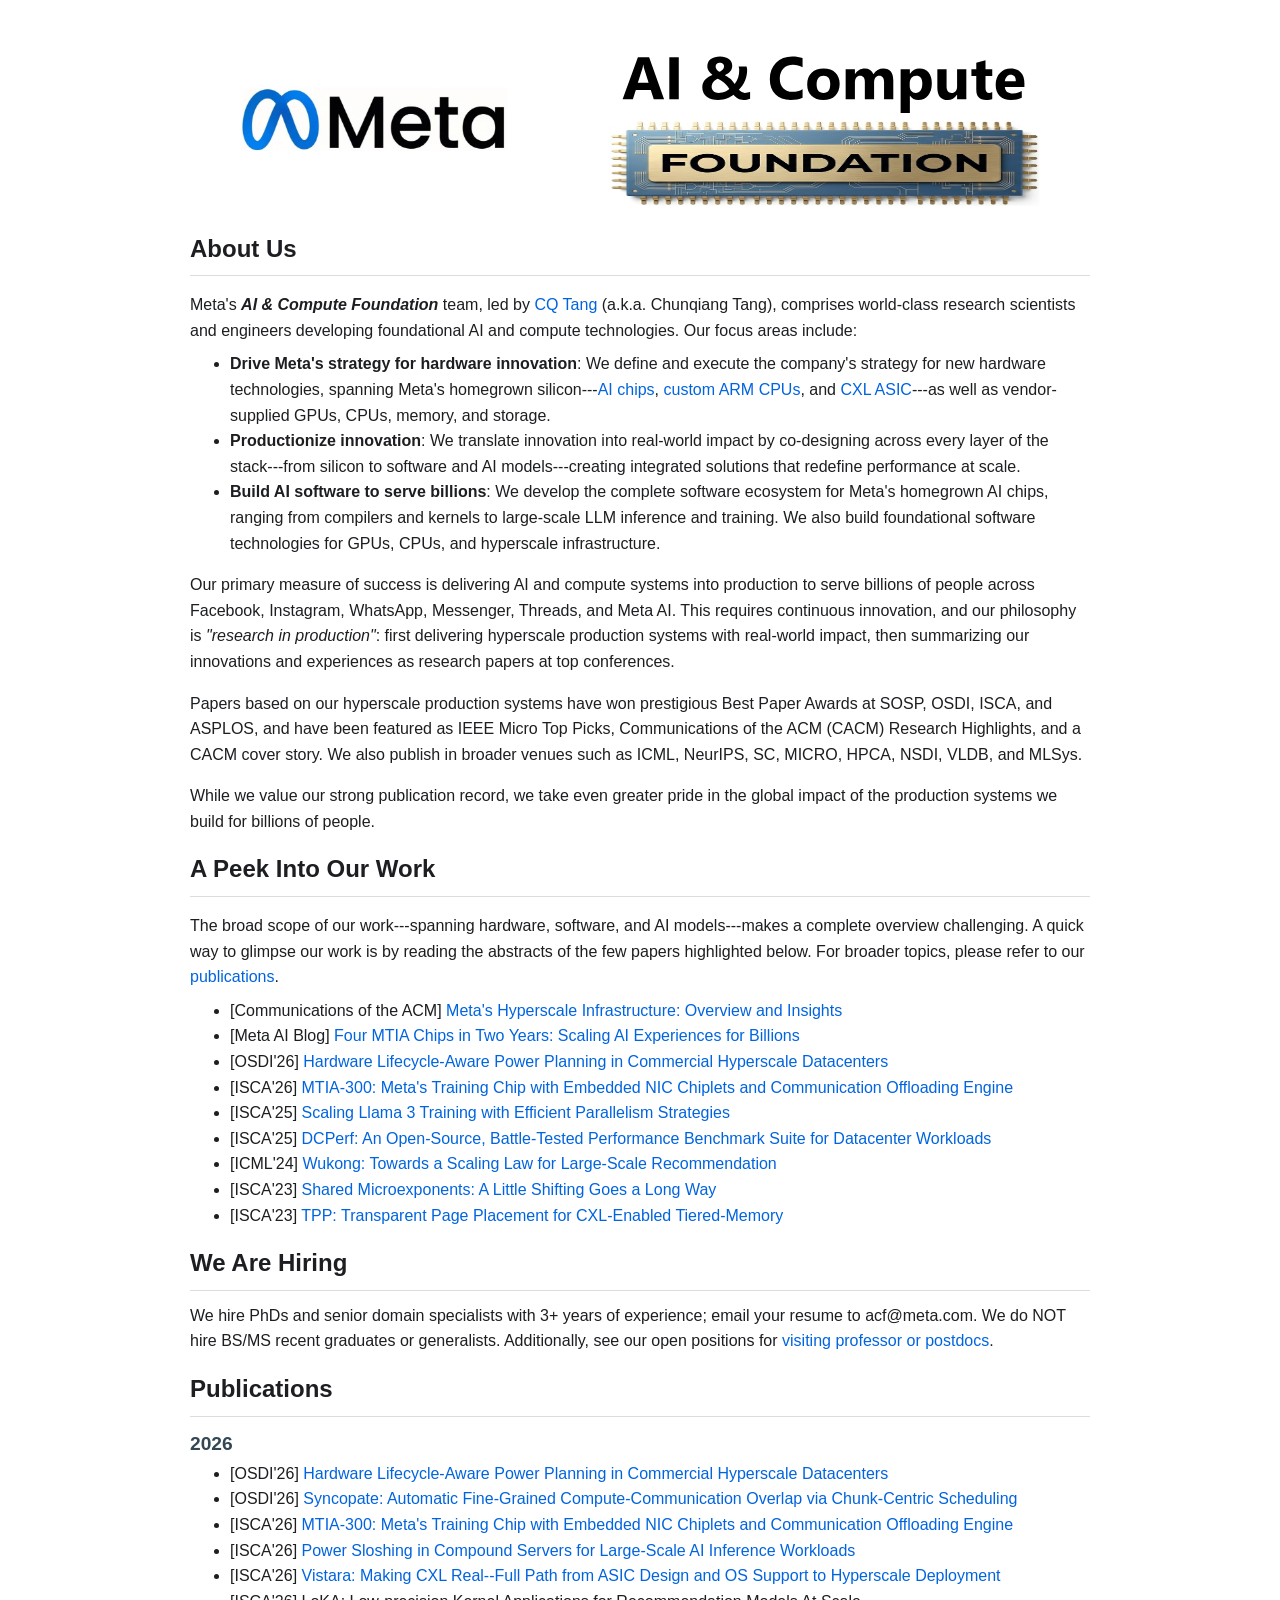
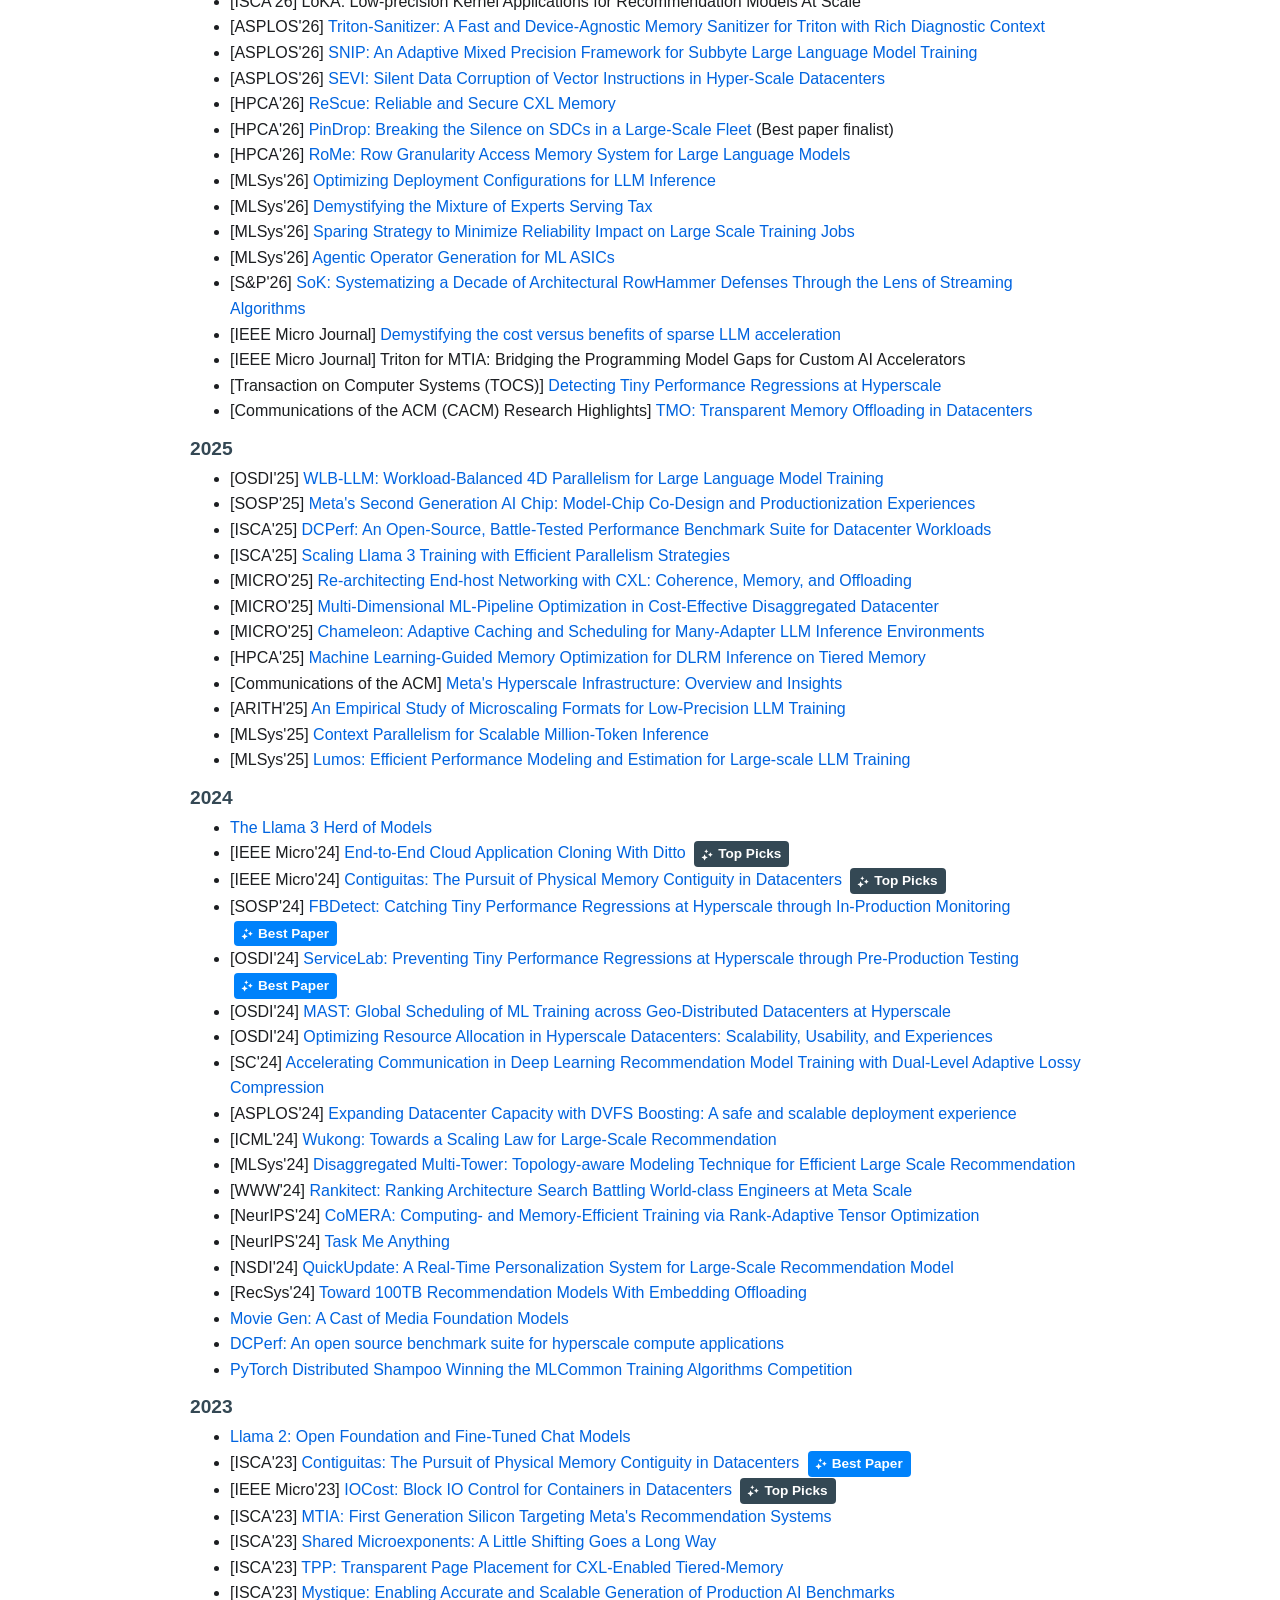
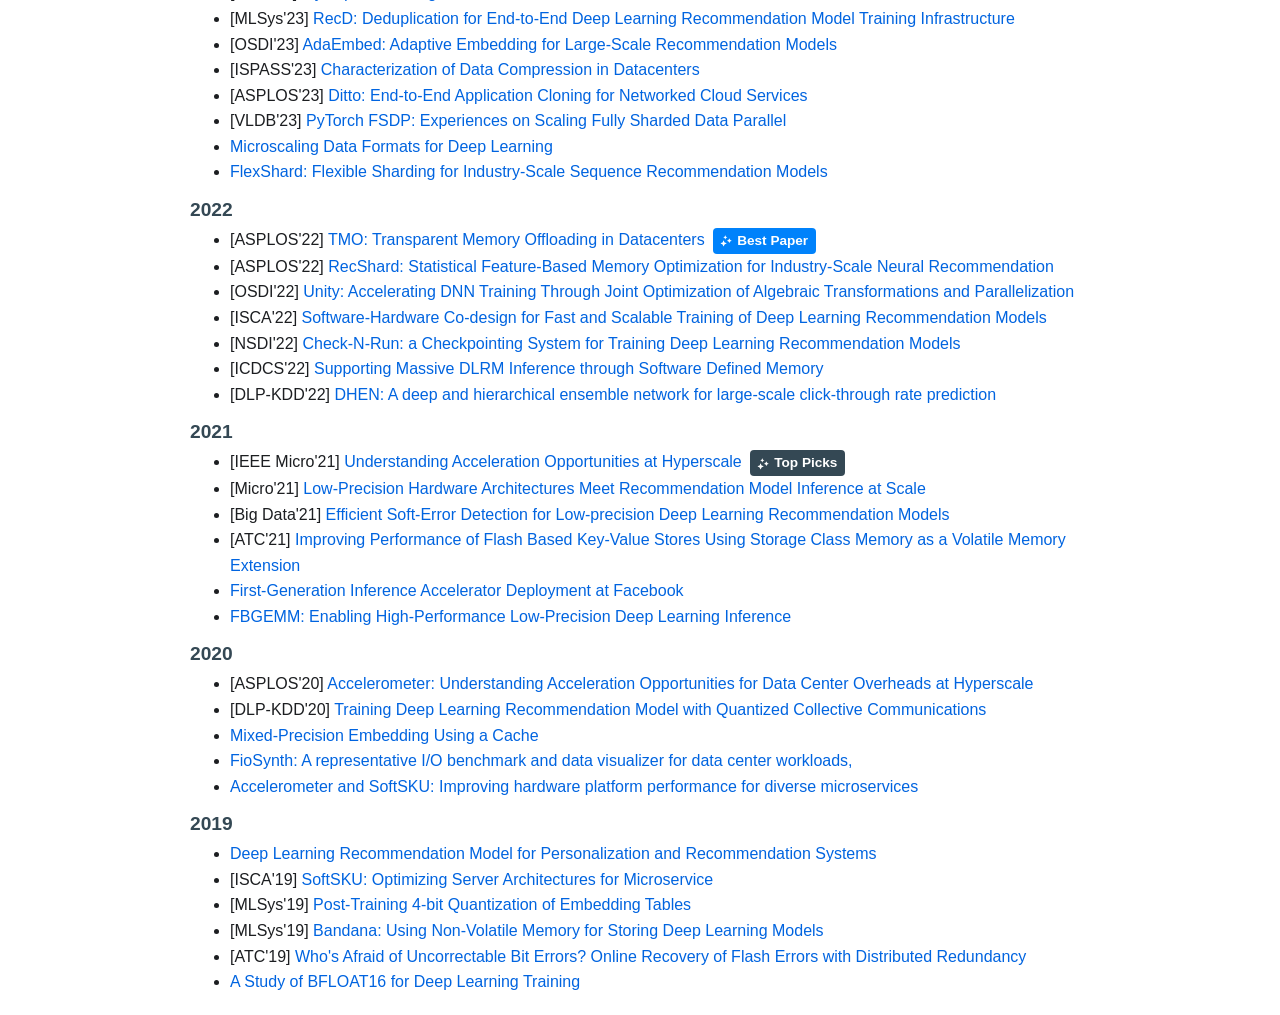
==== acf.html @ 9fded6d6 "CQ:" ====
<!DOCTYPE html>
<html>

<head>
<meta http-equiv=Content-Type content="text/html; charset=windows-1252">
<meta name="viewport" content="width=device-width, initial-scale=1.0">
<meta name=Generator content="Microsoft Word 15 (filtered)">
<link rel="stylesheet" href="styles.css">
<link href="https://fonts.cdnfonts.com/css/facebook-sans" rel="stylesheet">
</head>

<body>
    <center>
        <p><img width=800 src="images/Meta-ACF-Logo.svg"></p>
    </center>

    <!--

    <div class="banner">
        We are hiring PhD research interns for summer 2026 but are only targeting senior PhD students expected to graduate in 2026 or 2027, as one of the goals is to convert successful interns into full-time employees after graduation. 
    </div>
    -->

    <h2>About Us</h2>

    <p>Meta's <b><i>AI & Compute Foundation</i></b> team, led by 
    <a href="https://tangchq74.github.io/"><a href="https://sites.google.com/site/tangchq">CQ Tang</a> (a.k.a. Chunqiang Tang), comprises world-class research scientists and engineers developing foundational AI and compute technologies. Our focus areas include:
    </p>

<ul>
    <li> <b>Drive Meta's strategy for hardware innovation</b>:
        We define and execute the company's strategy for new hardware technologies, spanning Meta's homegrown silicon---<a href="https://ai.meta.com/blog/meta-mtia-scale-ai-chips-for-billions/">AI chips</a>, <a href="https://about.fb.com/news/2026/03/meta-partners-with-arm-to-develop-new-class-of-data-center-silicon/">custom ARM CPUs</a>, and <a href="papers/isca26/vistara_camera_ready.pdf">
            CXL ASIC</a>---as well as vendor-supplied GPUs, CPUs, memory, and storage.
    </li>

    <li><b>Productionize innovation</b>:
We translate innovation into real-world impact by co-designing across every layer of the stack---from silicon to software and AI models---creating integrated solutions that redefine performance at scale.
    </li>

    <li><b>Build AI software to serve billions</b>:
We develop the complete software ecosystem for Meta's homegrown AI chips, ranging from compilers and kernels to large-scale LLM inference and training. We also build foundational software technologies for GPUs, CPUs, and hyperscale infrastructure.
    </li>
</ul>

<p>Our primary measure of success is delivering AI and compute systems into production to serve billions of people across Facebook, Instagram, WhatsApp, Messenger, Threads, and Meta AI. This requires continuous innovation, and our philosophy is <i>"research in production"</i>: first delivering hyperscale production systems with real-world impact, then summarizing our innovations and experiences as research papers at top conferences. 

<p>Papers based on our hyperscale production systems have won prestigious Best Paper Awards at SOSP, OSDI, ISCA, and ASPLOS, and have been featured as IEEE Micro Top Picks, Communications of the ACM (CACM) Research Highlights, and a CACM cover story. We also publish in broader venues such as ICML, NeurIPS, SC, MICRO, HPCA, NSDI, VLDB, and MLSys. 

<p>While we value our strong publication record, we take even greater pride in the global impact of the production systems we build for billions of people.

<h2>A Peek Into Our Work</h2>

<p>The broad scope of our work---spanning hardware, software, and AI models---makes a complete overview challenging. A quick way to glimpse our work is by reading the abstracts of the few papers highlighted below. For broader topics, please refer to our <a href="#publications">publications</a>. 

<ul>
    <li>[Communications of the ACM] <a href="https://tangchq74.github.io/Meta-infra.pdf">Meta's Hyperscale Infrastructure: Overview and Insights</a>
    <li>[Meta AI Blog] <a href="https://ai.meta.com/blog/meta-mtia-scale-ai-chips-for-billions/">Four MTIA Chips in Two Years: Scaling AI Experiences for Billions</a>
    <li>[OSDI'26] <a href="https://jovans2.github.io/files/Li_OSDI_2026.pdf">Hardware Lifecycle-Aware Power Planning in Commercial Hyperscale Datacenters</a></li>
    <li>[ISCA'26] <a href="papers/MTIA300_ISCA2026.pdf">MTIA-300: Meta's Training Chip with Embedded NIC Chiplets and Communication Offloading Engine</a></li>

     <li>[ISCA'25] <a href="papers/Llama3-ISCA25.pdf">Scaling Llama 3 Training with Efficient Parallelism Strategies</a></li>

    <li>[ISCA'25] <a href="papers/DCPerf-ISCA25.pdf">DCPerf: An Open-Source, Battle-Tested Performance Benchmark Suite for Datacenter Workloads</a></li>

    <li>[ICML'24] <a href="https://arxiv.org/pdf/2403.02545">Wukong: Towards a Scaling Law for Large-Scale Recommendation</a></li>

        <li>[ISCA'23] <a href="https://arxiv.org/abs/2302.08007">Shared Microexponents: A Little Shifting Goes a Long Way</a></li>

        <li>[ISCA'23] <a href="https://arxiv.org/pdf/2206.02878">TPP: Transparent Page Placement for CXL-Enabled Tiered-Memory</a></li>

</ul>

<p>

<div id="hiring">
<h2>We Are Hiring</h2>
We hire PhDs and senior domain specialists with 3+ years of experience; email your resume to acf@meta.com. We do NOT hire BS/MS recent graduates or generalists. Additionally, see our open positions for <a href="https://academicjobsonline.org/ajo/jobs/31789">visiting professor or postdocs</a></li>.

</div>

<div id="publications">
<p> <h2>Publications</h2>
</div>

<h3 id="2026-papers">2026</h3>
<ul>
    <li>[OSDI'26] <a href="https://jovans2.github.io/files/Li_OSDI_2026.pdf">Hardware Lifecycle-Aware Power Planning in Commercial Hyperscale Datacenters</a></li>
    <li>[OSDI'26] <a href="https://arxiv.org/pdf/2601.20595">Syncopate: Automatic Fine-Grained Compute-Communication Overlap via Chunk-Centric Scheduling</a></li>
<li>[ISCA'26] <a href="papers/MTIA300_ISCA2026.pdf">MTIA-300: Meta's Training Chip with Embedded NIC Chiplets and Communication Offloading Engine</a></li>
<li>[ISCA'26] <a href="https://jovans2.github.io/files/power_sloshing_isca_camera_ready.pdf">Power Sloshing in Compound Servers for Large-Scale AI Inference Workloads</a></li>
<li> [ISCA'26] <a href="papers/isca26/vistara_camera_ready.pdf">Vistara: Making CXL Real--Full Path from ASIC Design and OS Support to Hyperscale Deployment</a></li>
<li>[ISCA'26] LoKA: Low-precision Kernel Applications for Recommendation Models At Scale</li>
<li>[ASPLOS'26] <a href="https://dl.acm.org/doi/pdf/10.1145/3779212.3790241">Triton-Sanitizer: A Fast and Device-Agnostic Memory Sanitizer for Triton with Rich Diagnostic Context</a></li>
<li>[ASPLOS'26] <a href="https://dl.acm.org/doi/pdf/10.1145/3779212.3790223">SNIP: An Adaptive Mixed Precision Framework for Subbyte Large Language Model Training</a></li>
<li> [ASPLOS'26] <a href="https://dl.acm.org/doi/10.1145/3779212.3790217">SEVI: Silent Data Corruption of Vector Instructions in Hyper-Scale Datacenters</a></li>
<li>[HPCA'26] <a href="https://ieeexplore.ieee.org/abstract/document/11408527">ReScue: Reliable and Secure CXL Memory</a></li>
<li> [HPCA'26] <a href="https://ieeexplore.ieee.org/abstract/document/11408620">PinDrop: Breaking the Silence on SDCs in a Large-Scale Fleet</a> (Best paper finalist)</li>
<li> [HPCA'26] <a href="https://ieeexplore.ieee.org/stamp/stamp.jsp?tp=&arnumber=11408542">RoMe: Row Granularity Access Memory System for Large Language Models</a></li>
<li>[MLSys'26] <a href="https://openreview.net/pdf?id=gEbKQeIdxB">Optimizing Deployment Configurations for LLM Inference</a></li>
<li>[MLSys'26] <a href="https://openreview.net/pdf?id=lELxqcgrsN">Demystifying the Mixture of Experts Serving Tax</a></li>
<li>[MLSys'26] <a href="https://openreview.net/pdf?id=18jPgte2tM">Sparing Strategy to Minimize Reliability Impact on Large Scale Training Jobs</a></li>
<li>[MLSys'26] <a href="https://openreview.net/pdf?id=O3Bx0nNGnW">Agentic Operator Generation for ML ASICs</a></li>
<li> [S&P'26] <a href="https://arxiv.org/pdf/2511.06192">SoK: Systematizing a Decade of Architectural RowHammer Defenses Through the Lens of Streaming Algorithms</a></li>
<li>[IEEE Micro Journal] <a href="https://ieeexplore.ieee.org/abstract/document/11410568">Demystifying the cost versus benefits of sparse LLM acceleration</a></li>
<li>[IEEE Micro Journal] Triton for MTIA: Bridging the Programming Model Gaps for Custom AI Accelerators</li>
<li>[Transaction on Computer Systems (TOCS)] <a href="https://dl.acm.org/doi/10.1145/3785504">Detecting Tiny Performance Regressions at Hyperscale</a></li>
<li>[Communications of the ACM (CACM) Research Highlights] <a href="https://cacm.acm.org/research-highlights/tmo-transparent-memory-offloading-in-datacenters/">TMO: Transparent Memory Offloading in Datacenters</a></li>
</ul>

<h3 id="2025-papers">2025</h3>
<ul>
    <li>[OSDI'25] <a href="https://www.usenix.org/system/files/osdi25-wang-zheng.pdf">WLB-LLM: Workload-Balanced 4D Parallelism for Large Language Model Training</a></li>
    <li>[SOSP'25] <a href="https://dl.acm.org/doi/pdf/10.1145/3731569.3764798>Mercury: Unlocking Multi-GPU Operator Optimization for LLMs via Remote Memory Scheduling</a></li>
    <li>[ISCA'25] <a href="papers/MTIA-ISCA25.pdf">Meta's Second Generation AI Chip: Model-Chip Co-Design and Productionization Experiences</a></li>
    <li>[ISCA'25] <a href="papers/DCPerf-ISCA25.pdf">DCPerf: An Open-Source, Battle-Tested Performance Benchmark Suite for Datacenter Workloads</a></li>
    <li>[ISCA'25] <a href="papers/Llama3-ISCA25.pdf">Scaling Llama 3 Training with Efficient Parallelism Strategies</a></li>
    <li>[MICRO'25] <a href="https://dl.acm.org/doi/10.1145/3725843.3756102">Re-architecting End-host Networking with CXL: Coherence, Memory, and Offloading</a></li>
    <li>[MICRO'25] <a href="https://dl.acm.org/doi/10.1145/3725843.3756088">Multi-Dimensional ML-Pipeline Optimization in Cost-Effective Disaggregated Datacenter</a></li>
    <li>[MICRO'25] <a href="https://dl.acm.org/doi/10.1145/3725843.3756083">Chameleon: Adaptive Caching and Scheduling for Many-Adapter LLM Inference Environments</a></li>
    <li>[HPCA'25] <a href="https://pasalabs.org/papers/2025/HPCA25_DLRM.pdf">Machine Learning-Guided Memory Optimization for DLRM Inference on Tiered Memory</a></li>
    <li>[Communications of the ACM] <a href="https://tangchq74.github.io/Meta-infra.pdf">Meta's Hyperscale Infrastructure: Overview and Insights</a>
        <li>[ARITH'25] <a href="papers/FP4.pdf">An Empirical Study of Microscaling Formats for Low-Precision LLM Training</a></li>
    <li>[MLSys'25] <a href="https://arxiv.org/abs/2411.01783">Context Parallelism for Scalable Million-Token Inference</a></li>
    <li>[MLSys'25] <a href="https://openreview.net/pdf?id=mwEOLauKI5">Lumos: Efficient Performance Modeling and Estimation for Large-scale LLM Training</a></li>
</ul>

<h3>2024</h3>
<ul>
    <li><a href="https://arxiv.org/pdf/2407.21783">The Llama 3 Herd of Models</a></li>

    <li>[IEEE Micro'24] <a href="papers/End-to-End_Cloud_Application_Cloning_With_Ditto.pdf"> End-to-End Cloud Application Cloning With Ditto</a> <span class="top-picks">Top Picks</span></li>

    <li>[IEEE Micro'24] <a href="https://tangchq74.github.io/Contiguitas-Top-Picks.pdf">Contiguitas: The Pursuit of Physical Memory Contiguity in Datacenters</a> <span class="top-picks">Top Picks</span></li>

    <li>[SOSP'24] <a href="https://dl.acm.org/doi/pdf/10.1145/3694715.3695977">FBDetect: Catching Tiny Performance Regressions at Hyperscale through In-Production Monitoring</a> <span class="award">Best Paper</span></li>

    <li>[OSDI'24] <a href="https://www.usenix.org/system/files/osdi24-chow.pdf">ServiceLab: Preventing Tiny Performance Regressions at Hyperscale through Pre-Production Testing</a> <span class="award">Best Paper</span></li>

    <li>[OSDI'24] <a href="https://www.usenix.org/system/files/osdi24-choudhury.pdf"> MAST: Global Scheduling of ML Training across Geo-Distributed Datacenters at Hyperscale</a></li>

    <li>[OSDI'24] <a href="https://www.usenix.org/system/files/osdi24-kumar.pdf">Optimizing Resource Allocation in Hyperscale Datacenters: Scalability, Usability, and Experiences</a>

    <li>[SC'24] <a href="https://arxiv.org/pdf/2407.04272">Accelerating Communication in Deep Learning Recommendation Model Training with Dual-Level Adaptive Lossy Compression</a></li>

    <li>[ASPLOS'24] <a href="https://dl.acm.org/doi/10.1145/3617232.3624853"> Expanding Datacenter Capacity with DVFS Boosting: A safe and scalable deployment experience</a></li>

    <li>[ICML'24] <a href="https://arxiv.org/pdf/2403.02545">Wukong: Towards a Scaling Law for Large-Scale Recommendation</a></li>

    <li>[MLSys'24] <a href="https://proceedings.mlsys.org/paper_files/paper/2024/file/78834433edc3291f4c6cbbd2759324db-Paper-Conference.pdf">Disaggregated Multi-Tower: Topology-aware Modeling Technique for Efficient Large Scale Recommendation</a></li>

    <li>[WWW'24] <a href="https://dl.acm.org/doi/abs/10.1145/3589335.3648304">Rankitect: Ranking Architecture Search Battling World-class Engineers at Meta Scale</a></li>

    <li>[NeurIPS'24] <a href="https://arxiv.org/pdf/2405.14377">CoMERA: Computing- and Memory-Efficient Training via Rank-Adaptive Tensor Optimization</a></li>

    <li>[NeurIPS'24] <a href="https://arxiv.org/abs/2406.11775">Task Me Anything</a></li>

    <li>[NSDI'24] <a href="https://www.usenix.org/system/files/nsdi24-matam.pdf"> QuickUpdate: A Real-Time Personalization System for Large-Scale Recommendation Model</a></li>

    <li>[RecSys'24] <a href="https://dl.acm.org/doi/10.1145/3640457.3688037">Toward 100TB Recommendation Models With Embedding Offloading</a></li>

    <li><a href="https://ai.meta.com/static-resource/movie-gen-research-paper"> Movie Gen: A Cast of Media Foundation Models</a></li>

    <li><a href="https://engineering.fb.com/2024/08/05/data-center-engineering/dcperf-open-source-benchmark-suite-for-hyperscale-compute-applications/"> DCPerf: An open source benchmark suite for hyperscale compute applications </a></li>

    <li><a href="https://www.linkedin.com/posts/hjmshi_announcing-the-results-of-the-inaugural-algoperf-activity-7224879495734870017-rVHn/">PyTorch Distributed Shampoo Winning the MLCommon Training Algorithms Competition</a></li>

</ul>

<h3>2023</h3>

<ul>
    <li><a href="https://ai.meta.com/research/publications/llama-2-open-foundation-and-fine-tuned-chat-models/">Llama 2: Open Foundation and Fine-Tuned Chat Models</a></li>

    <li>[ISCA'23] <a href="https://dl.acm.org/doi/pdf/10.1145/3579371.3589079"> Contiguitas: The Pursuit of Physical Memory Contiguity in Datacenters</a> <span class="award">Best Paper</span></li>

    <li>[IEEE Micro'23] <a href="https://tangchq74.github.io/IOCost_IEEE_TopPicks_23.pdf">IOCost: Block IO Control for Containers in Datacenters</a> <span class="top-picks">Top Picks</span></li>


    <li>[ISCA'23] <a href="http://firoozshahian.com/publications/3579371.3589348.pdf">MTIA: First Generation Silicon Targeting Meta's Recommendation Systems</a></li>

    <li>[ISCA'23] <a href="https://arxiv.org/abs/2302.08007">Shared Microexponents: A Little Shifting Goes a Long Way</a></li>

    <li>[ISCA'23] <a href="https://arxiv.org/pdf/2206.02878">TPP: Transparent Page Placement for CXL-Enabled Tiered-Memory</a></li>

    <li>[ISCA'23] <a href="https://dl.acm.org/doi/10.1145/3579371.3589072"> Mystique: Enabling Accurate and Scalable Generation of Production AI Benchmarks</a></li>

    <li>[MLSys'23] <a href="https://arxiv.org/abs/2211.05239">RecD: Deduplication for End-to-End Deep Learning Recommendation Model Training Infrastructure</a></li>

    <li>[OSDI'23] <a href="https://www.usenix.org/conference/osdi23/presentation/lai"> AdaEmbed: Adaptive Embedding for Large-Scale Recommendation Models</a></li>

    <li>[ISPASS'23] <a href="https://ieeexplore.ieee.org/document/10158161"> Characterization of Data Compression in Datacenters</a></li>

    <li>[ASPLOS'23] <a href="https://dl.acm.org/doi/10.1145/3575693.3575751"> Ditto: End-to-End Application Cloning for Networked Cloud Services</a> </li>

    <li>[VLDB'23] <a href="https://arxiv.org/pdf/2304.11277">PyTorch FSDP: Experiences on Scaling Fully Sharded Data Parallel</a></li>

    <li><a href="https://arxiv.org/pdf/2310.10537">Microscaling Data Formats for Deep Learning</a></li>

    <li><a href="https://arxiv.org/abs/2301.02959">FlexShard: Flexible Sharding for Industry-Scale Sequence Recommendation Models</a></li>
</ul>

<h3>2022</h3>
<ul>
    <li>[ASPLOS'22] <a href="https://tangchq74.github.io/TMO-ASPLOS22.pdf"> TMO: Transparent Memory Offloading in Datacenters</a> <span class="award">Best Paper</span></li>

    <li>[ASPLOS'22] <a href="https://arxiv.org/abs/2201.10095">RecShard: Statistical Feature-Based Memory Optimization for Industry-Scale Neural Recommendation</a></li>

    <li>[OSDI'22] <a href="https://www.usenix.org/system/files/osdi22-unger.pdf">Unity: Accelerating DNN Training Through Joint Optimization of Algebraic Transformations and Parallelization</a></li>

    <li>[ISCA'22] <a href="https://arxiv.org/pdf/2104.05158">Software-Hardware Co-design for Fast and Scalable Training of Deep Learning Recommendation Models</a></li>

    <li>[NSDI'22] <a href="https://www.usenix.org/system/files/nsdi22-paper-eisenman.pdf"> Check-N-Run: a Checkpointing System for Training Deep Learning Recommendation Models</a></li>

    <li>[ICDCS'22] <a href="https://ieeexplore.ieee.org/abstract/document/9912130"> Supporting Massive DLRM Inference through Software Defined Memory</a></li>

    <li>[DLP-KDD'22] <a href="https://arxiv.org/pdf/2203.11014">DHEN: A deep and hierarchical ensemble network for large-scale click-through rate prediction</a></li>


</ul>

<h3>2021</h3>
<ul>

    <li>[IEEE Micro'21] <a href="https://ieeexplore.ieee.org/stamp/stamp.jsp?tp=&amp;arnumber=9390361"> Understanding Acceleration Opportunities at Hyperscale</a> <span class="top-picks">Top Picks</span></li>

    <li>[Micro'21] <a href="https://ieeexplore.ieee.org/abstract/document/9435938">
Low-Precision Hardware Architectures Meet Recommendation
Model Inference at Scale</a></li>

    <li>[Big Data'21] <a href="https://arxiv.org/abs/2103.00130">Efficient
Soft-Error Detection for Low-precision Deep Learning Recommendation Models</a></li>

    <li>[ATC'21] <a href="https://www.usenix.org/conference/atc21/presentation/kassa">
Improving Performance of Flash Based Key-Value Stores
Using Storage Class Memory as a Volatile Memory Extension</a></li>

    <li><a href="https://arxiv.org/pdf/2107.04140.pdf">First-Generation Inference Accelerator Deployment at Facebook</a></li>

    <li><a href="https://arxiv.org/pdf/2101.05615">FBGEMM: Enabling High-Performance Low-Precision Deep Learning Inference</a></li>


</ul>

<h3>2020</h3>
<ul>
    <li>[ASPLOS'20] <a href="https://research.fb.com/publications/accelerometer-understanding-acceleration-opportunities-for-data-center-overheads-at-hyperscale/"> Accelerometer: Understanding Acceleration Opportunities for Data Center Overheads at Hyperscale</a></li>

    <li>[DLP-KDD'20] <a href="https://research.fb.com/wp-content/uploads/2020/08/Training-Deep-Learning-Recommendation-Model-with-Quantized-Collective-Communications-v2.pdf">Training Deep Learning Recommendation Model with Quantized Collective Communications</a></li>

    <li><a href="https://arxiv.org/abs/2010.11305">Mixed-Precision Embedding Using a Cache</a></li>

    <li><a href="https://engineering.fb.com/2020/11/18/open-source/fiosynth/">FioSynth: A representative I/O benchmark and data visualizer for data center workloads,</a></li>

    <li><a href="https://engineering.fb.com/2020/05/11/data-center-engineering/accelerometer-and-softsku/"> Accelerometer and SoftSKU: Improving hardware platform
performance for diverse microservices</a></li>

</ul>

<h3>2019</h3>
<ul>
    <li><a href="https://arxiv.org/pdf/1906.00091">Deep Learning Recommendation Model for Personalization and Recommendation Systems</a></li>
    <li>[ISCA'19] <a href="https://research.fb.com/wp-content/uploads/2019/05/SoftSKU-Optimizing-Server-Architectures-for-Microservice-Diversity-@Scale.pdf">SoftSKU: Optimizing Server Architectures for Microservice</a></li>

    <li>[MLSys'19] <a href="https://arxiv.org/abs/1911.02079">Post-Training 4-bit Quantization of Embedding Tables</a></li>

    <li>[MLSys'19] <a href="https://proceedings.mlsys.org/paper_files/paper/2019/file/d59a1dc497cf2773637256f50f492723-Paper.pdf"> Bandana: Using Non-Volatile Memory for Storing Deep Learning Models</a></li>

    <li>[ATC'19] <a href="https://research.fb.com/publications/whos-afraid-of-uncorrectable-bit-errors-online-recovery-of-flash-errors-with-distributed-redundancy/"> Who's Afraid of Uncorrectable Bit Errors? Online Recovery of Flash Errors with Distributed Redundancy</a></li>

    <li><a href="https://arxiv.org/abs/1905.12322">A Study of BFLOAT16 for Deep Learning Training</a></li>

</ul>

</body>

</html>
---- styles.css ----
/* Base styles for AI & Systems Co-Design Team website */

/* Meta color palette */
:root {
    --meta-light-blue: #0082fb;
    --meta-blue: #0064e0;
    --meta-black: #000000;
    --meta-gray: #1c1e21;
    --meta-darkslategray: #1c2b33;
    --meta-darkslategray-light: #344854;
}

/* Typography and base styles */
body {
    font-family: -apple-system, BlinkMacSystemFont, "Segoe UI", Roboto, Helvetica, Arial, sans-serif;
    line-height: 1.6;
    max-width: 900px;
    margin: 0 auto;
    padding: 40px 20px 20px 20px;
    color: var(--meta-gray);
}

/* Links */
a {
    text-decoration: none;
    color: var(--meta-blue);
}

a:hover {
    text-decoration: underline;
    color: var(--meta-light-blue);
}

/* Headings */
h1 {
    color: var(--meta-gray);
    font-size: 1.8em;
    margin-top: 0em;
    margin-bottom: 0.5em;
    padding-bottom: 0.3em;
    border-bottom: 2px solid var(--meta-light-blue);
}

h2 {
    color: var(--meta-gray);
    font-size: 1.5em;
    margin-top: 0em;
    margin-bottom: 0.5em;
    padding-bottom: 0.3em;
    border-bottom: 1px solid #ddd;
}

h3 {
    color: var(--meta-darkslategray-light);
    font-size: 1.2em;
    margin-top: 0.5em;
    margin-bottom: 0.5em;
}

h4 {
    color: var(--meta-darkslategray-light);
    font-size: 1.1em;
    margin-top: 0em;
    margin-bottom: 0.5em;
}

/* Lists */
ul, ol {
    margin-top: 0;
    padding-top: 0;
    margin-bottom: 0;
}

/* Lists following headings - tighter spacing */
h2 + ul,
h3 + ul,
h2 + p + ul,
h3 + p + ul {
    margin-top: -0.5em;
}

/* Images */
img {
    max-width: 100%;
    height: auto;
}

/* Paragraphs */
p {
    margin-bottom: 1em;
}

/* Logo header */
.logo-header {
    display: inline-flex;
    align-items: center;
    gap: 12px;
}

.logo-header img {
    display: block;
    height: 2em;
}

.logo-header span {
    font-family: "Facebook Sans", sans-serif;
    font-size: 2em;
    color: var(--meta-gray);
    line-height: 45px;
}

/* Announcement banner */
.banner {
    background: var(--meta-darkslategray-light);
    color: #fff;
    padding: 20px 25px 20px 90px;
    border-radius: 12px;
    margin: 20px 0;
    border-left: 8px solid var(--meta-light-blue);
    font-size: 1.2em;
    position: relative;
}

.banner::before {
    content: "";
    position: absolute;
    left: 20px;
    top: 20px;
    width: 55px;
    height: 55px;
    background-image: url("data:image/svg+xml,%3Csvg xmlns='http://www.w3.org/2000/svg' viewBox='0 0 24 24' fill='white'%3E%3Cpath d='M18 11v2h4v-2h-4zm-2 6.61c.96.71 2.21 1.65 3.2 2.39.4-.53.8-1.07 1.2-1.6-.99-.74-2.24-1.68-3.2-2.4-.4.54-.8 1.08-1.2 1.61zM20.4 5.6c-.4-.53-.8-1.07-1.2-1.6-.99.74-2.24 1.68-3.2 2.4.4.53.8 1.07 1.2 1.6.96-.72 2.21-1.65 3.2-2.4zM4 9c-1.1 0-2 .9-2 2v2c0 1.1.9 2 2 2h1v4h2v-4h1l5 3V6L8 9H4zm11.5 3c0-1.33-.58-2.53-1.5-3.35v6.69c.92-.81 1.5-2.01 1.5-3.34z'/%3E%3C/svg%3E");
    background-size: contain;
    background-repeat: no-repeat;
}

.banner a {
    color: #9ed0ff;
}

.banner a:hover {
    color: #c8e4ff;
}

/* Award badges */
.award, .top-picks {
    display: inline-block;
    color: #fff;
    padding: 2px 8px 2px 6px;
    border-radius: 4px;
    font-size: 0.85em;
    font-weight: bold;
    margin-left: 4px;
}

.award {
    background: var(--meta-light-blue);
}

.top-picks {
    background: var(--meta-darkslategray-light);
}

.award::before, .top-picks::before {
    content: "";
    display: inline-block;
    width: 14px;
    height: 14px;
    margin-right: 4px;
    vertical-align: middle;
    background-image: url("images/stars-4.svg");
    background-size: contain;
    background-repeat: no-repeat;
}

/* Section spacing */
section, .section {
    margin-bottom: 3em;
}

/* ===================
   Responsive Design
   =================== */

/* Tablet (768px and below) */
@media screen and (max-width: 768px) {
    body {
        padding: 15px;
    }

    h1 {
        font-size: 1.5em;
    }

    h2 {
        font-size: 1.3em;
    }

    .banner {
        padding: 15px 20px 15px 70px;
        font-size: 1.2em;
    }

    .banner::before {
        width: 40px;
        height: 40px;
        left: 15px;
    }
}

/* Mobile (480px and below) */
@media screen and (max-width: 480px) {
    body {
        padding: 12px;
        font-size: 14px;
    }

    h1 {
        font-size: 1.3em;
        margin-top: 0.5em;
    }

    h2 {
        font-size: 1.2em;
        margin-top: 0;
        padding-top: 0;
    }

    h3 {
        font-size: 1.1em;
    }

    .banner {
        padding: 50px 15px 15px 15px;
        font-size: 1em;
        text-align: left;
    }

    .banner::before {
        width: 30px;
        height: 30px;
        left: 50%;
        top: 15px;
        transform: translateX(-50%);
    }

    /* Stack badges on new line on mobile */
    .award, .top-picks {
        display: inline-block;
        margin-top: 4px;
        margin-left: 0;
    }

    ul {
        padding-left: 20px;
    }

    li {
        margin-bottom: 0.5em;
    }
}
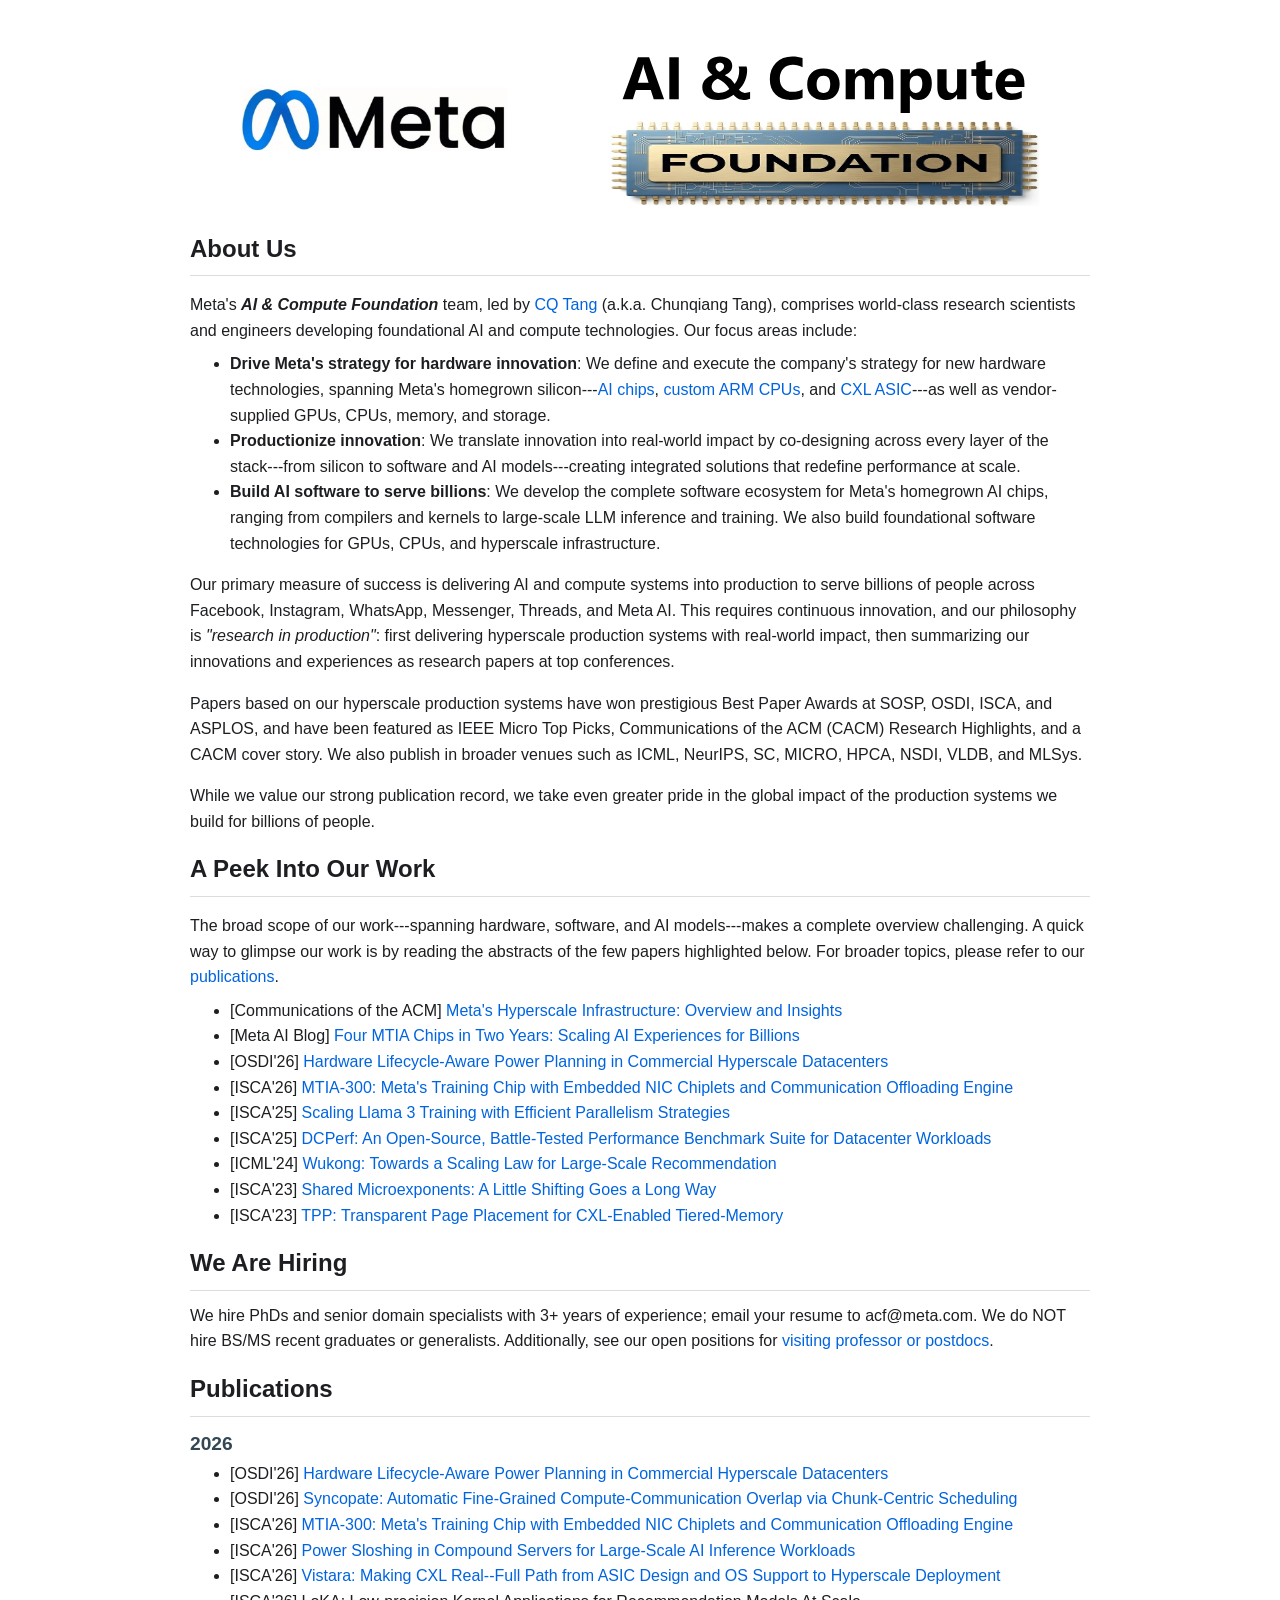
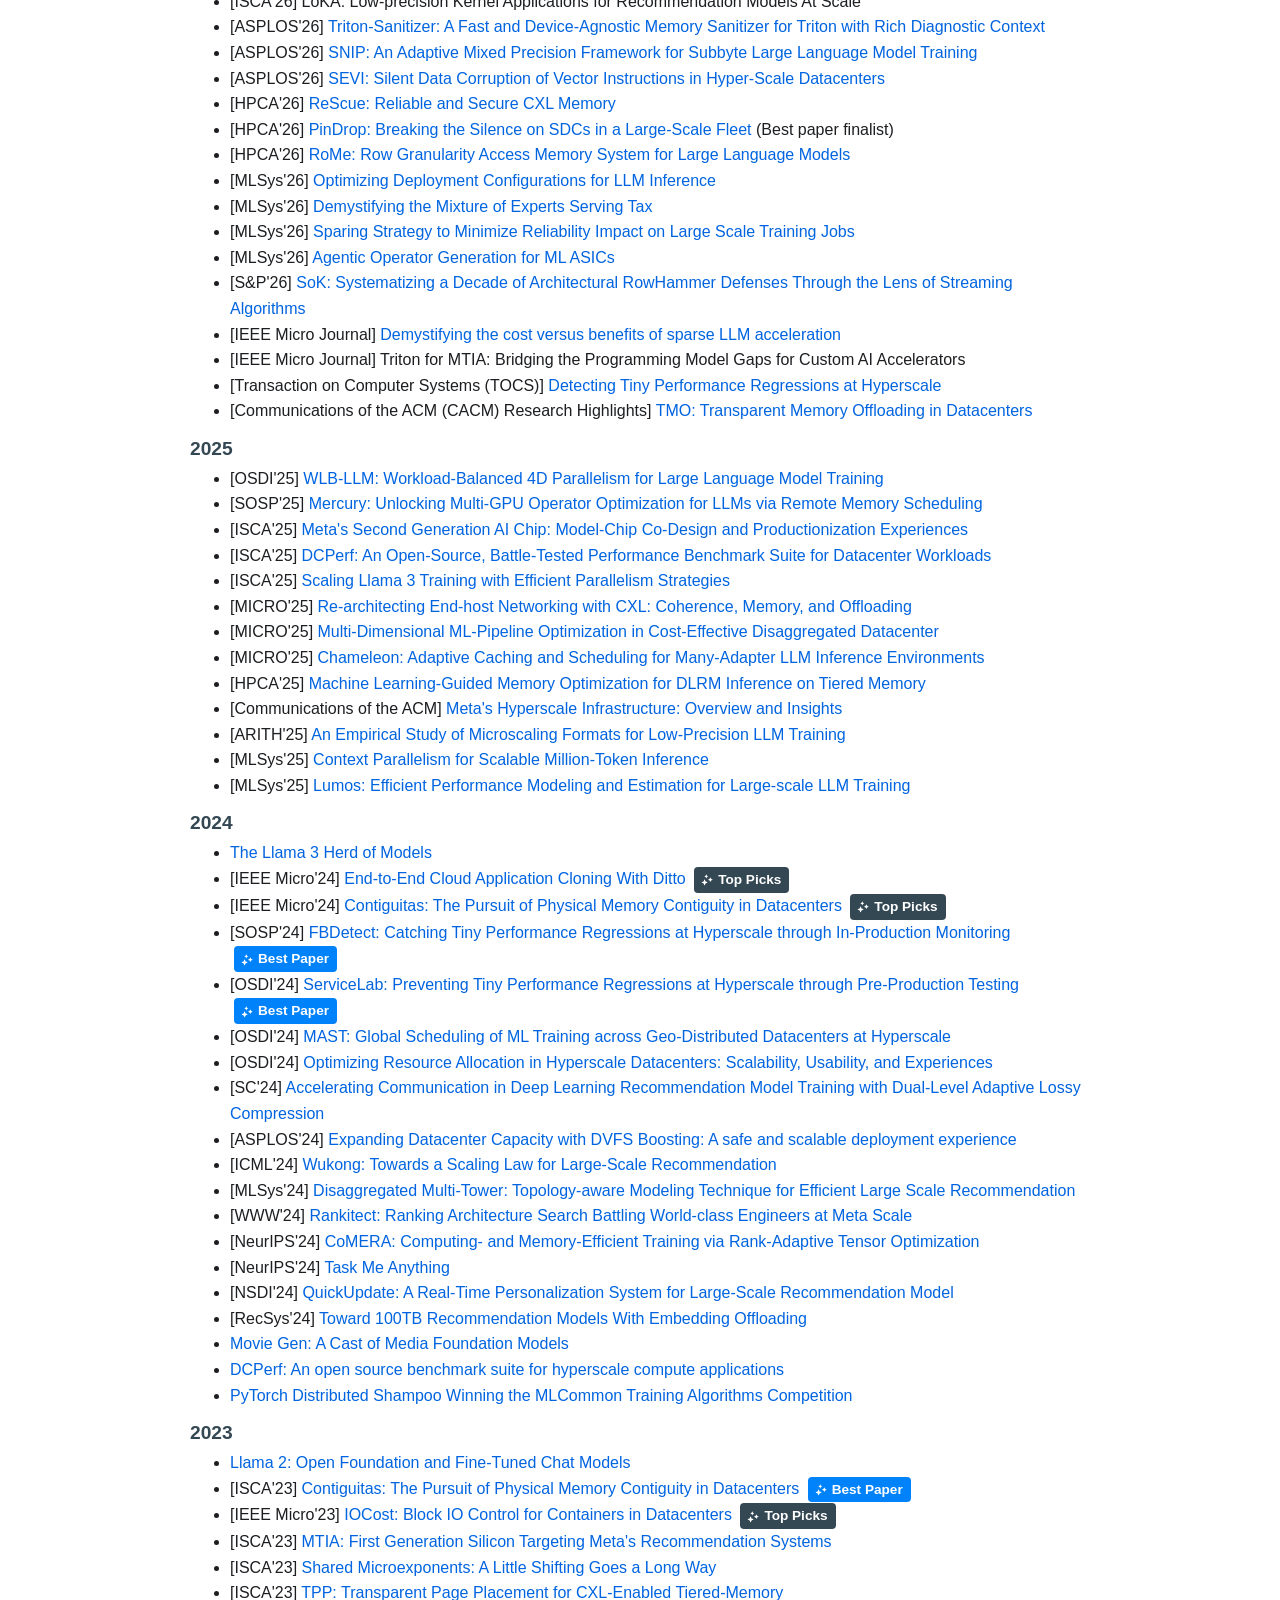
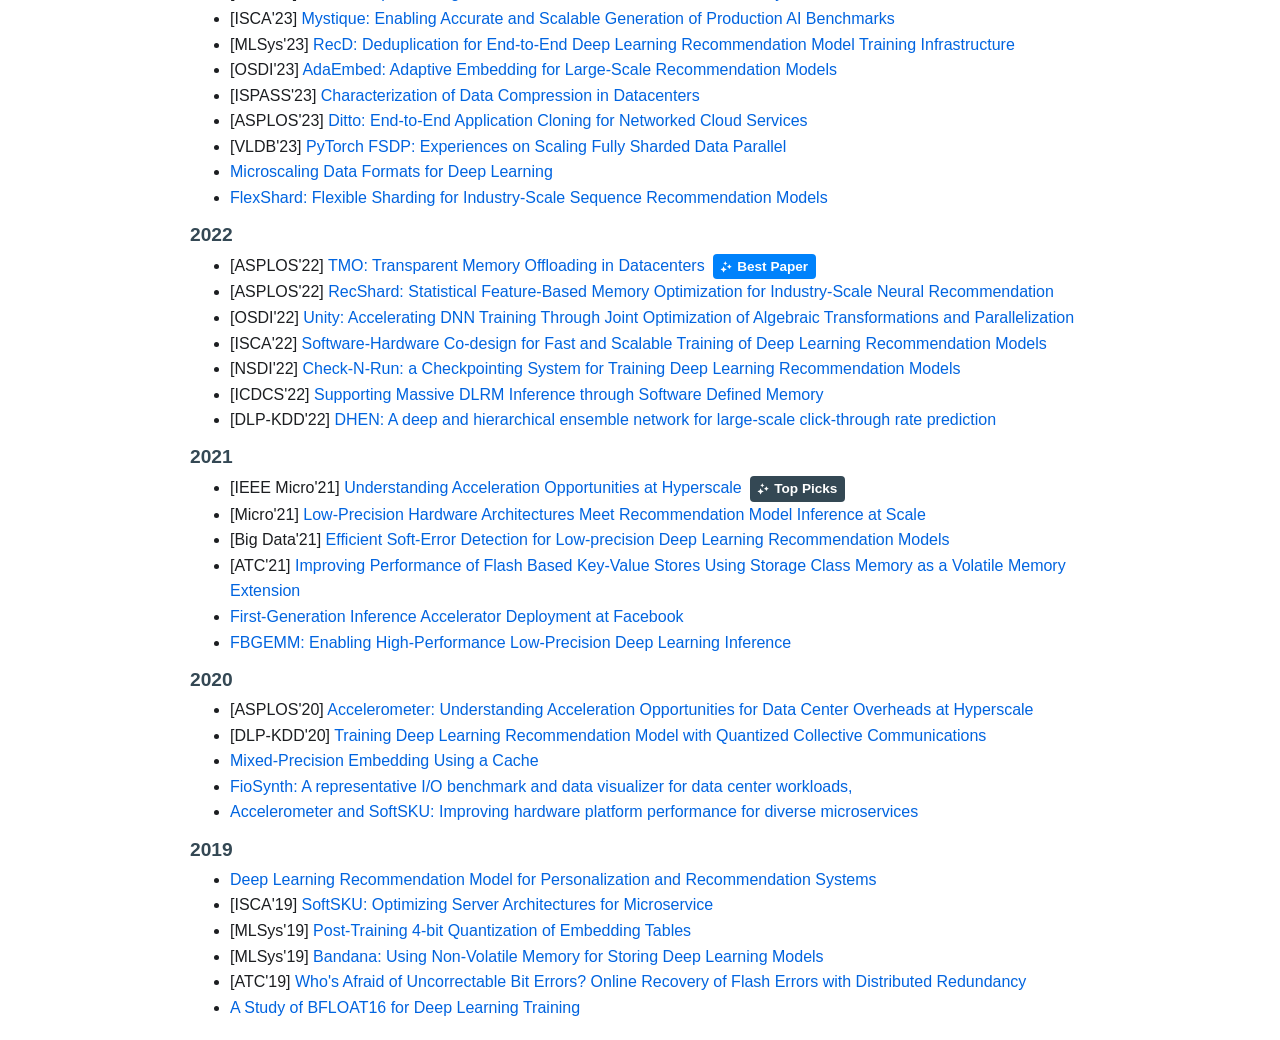
==== commit 7dadf77b: "CQ:" ====
--- a/acf.html
+++ b/acf.html
@@ -110,7 +110,7 @@
 <h3 id="2025-papers">2025</h3>
 <ul>
     <li>[OSDI'25] <a href="https://www.usenix.org/system/files/osdi25-wang-zheng.pdf">WLB-LLM: Workload-Balanced 4D Parallelism for Large Language Model Training</a></li>
-    <li>[SOSP'25] <a href="https://dl.acm.org/doi/pdf/10.1145/3731569.3764798>Mercury: Unlocking Multi-GPU Operator Optimization for LLMs via Remote Memory Scheduling</a></li>
+    <li>[SOSP'25] <a href="https://dl.acm.org/doi/pdf/10.1145/3731569.3764798">Mercury: Unlocking Multi-GPU Operator Optimization for LLMs via Remote Memory Scheduling</a></li>
     <li>[ISCA'25] <a href="papers/MTIA-ISCA25.pdf">Meta's Second Generation AI Chip: Model-Chip Co-Design and Productionization Experiences</a></li>
     <li>[ISCA'25] <a href="papers/DCPerf-ISCA25.pdf">DCPerf: An Open-Source, Battle-Tested Performance Benchmark Suite for Datacenter Workloads</a></li>
     <li>[ISCA'25] <a href="papers/Llama3-ISCA25.pdf">Scaling Llama 3 Training with Efficient Parallelism Strategies</a></li>
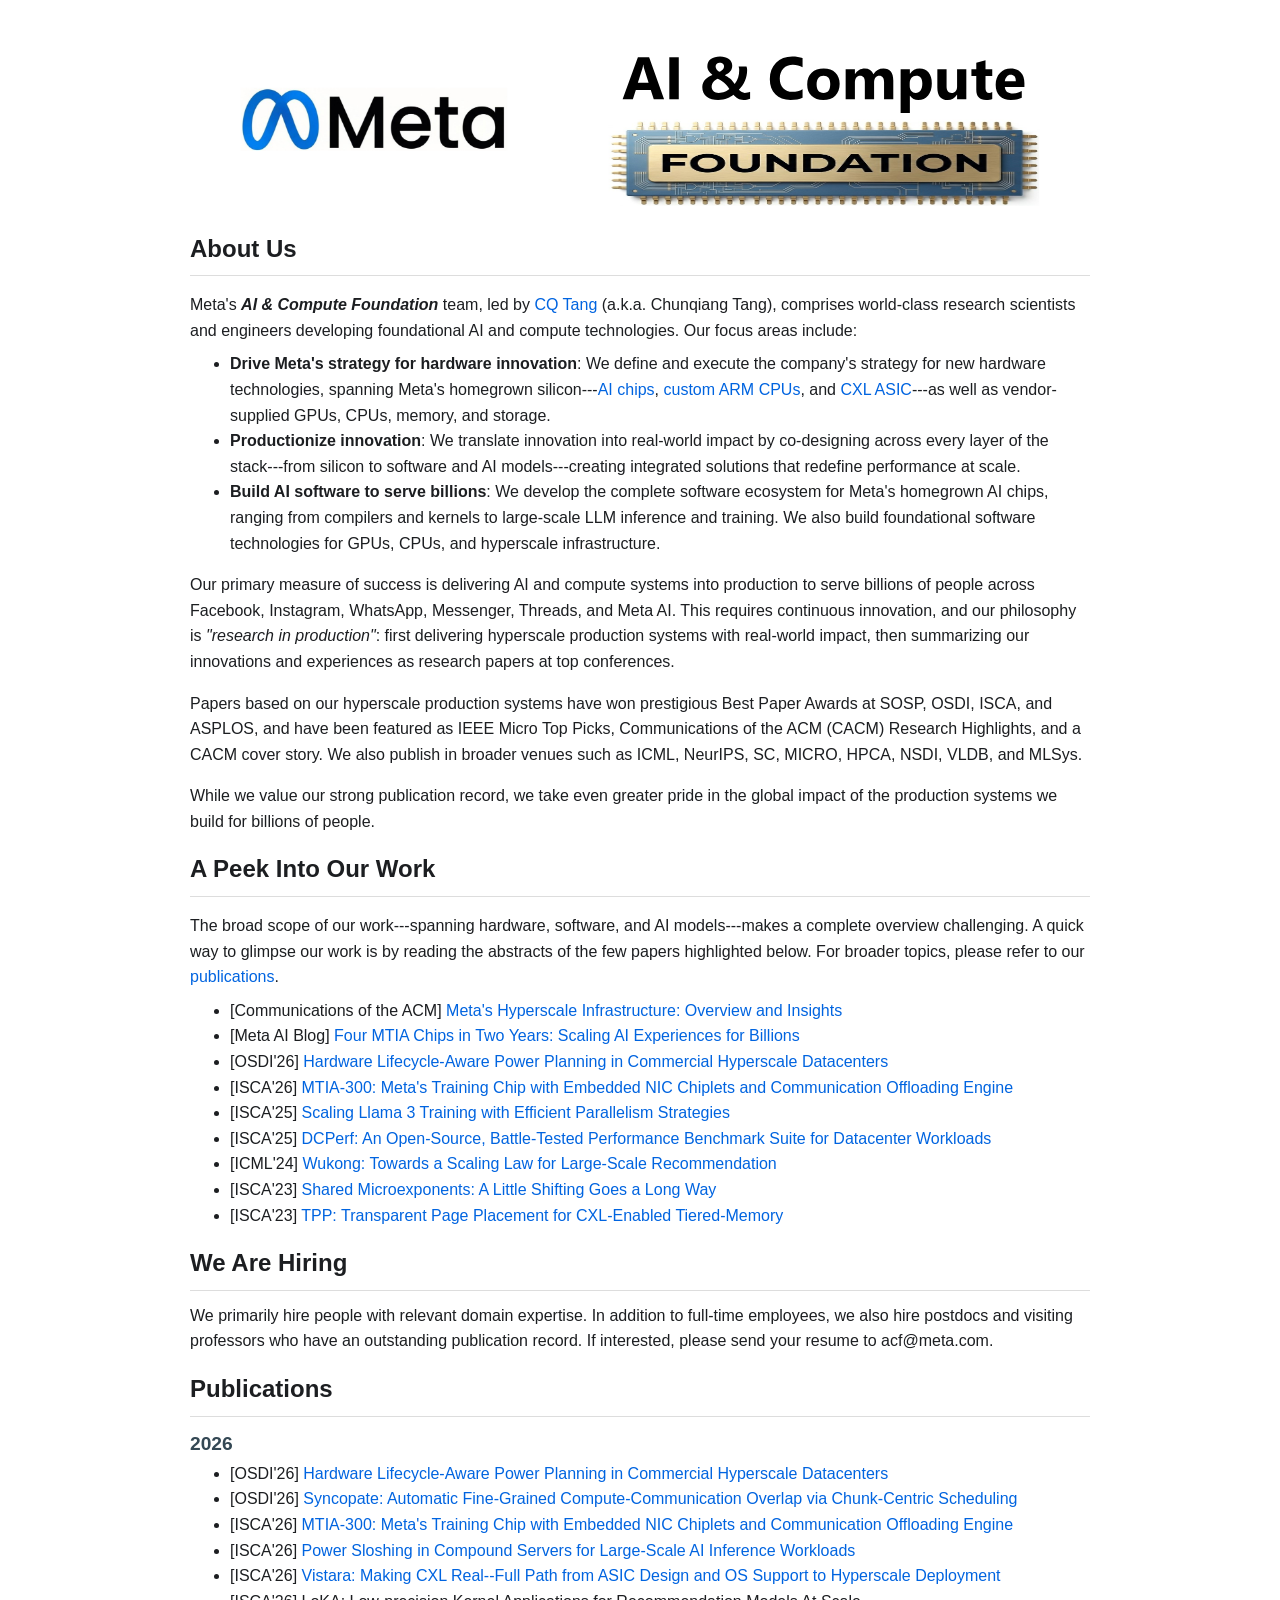
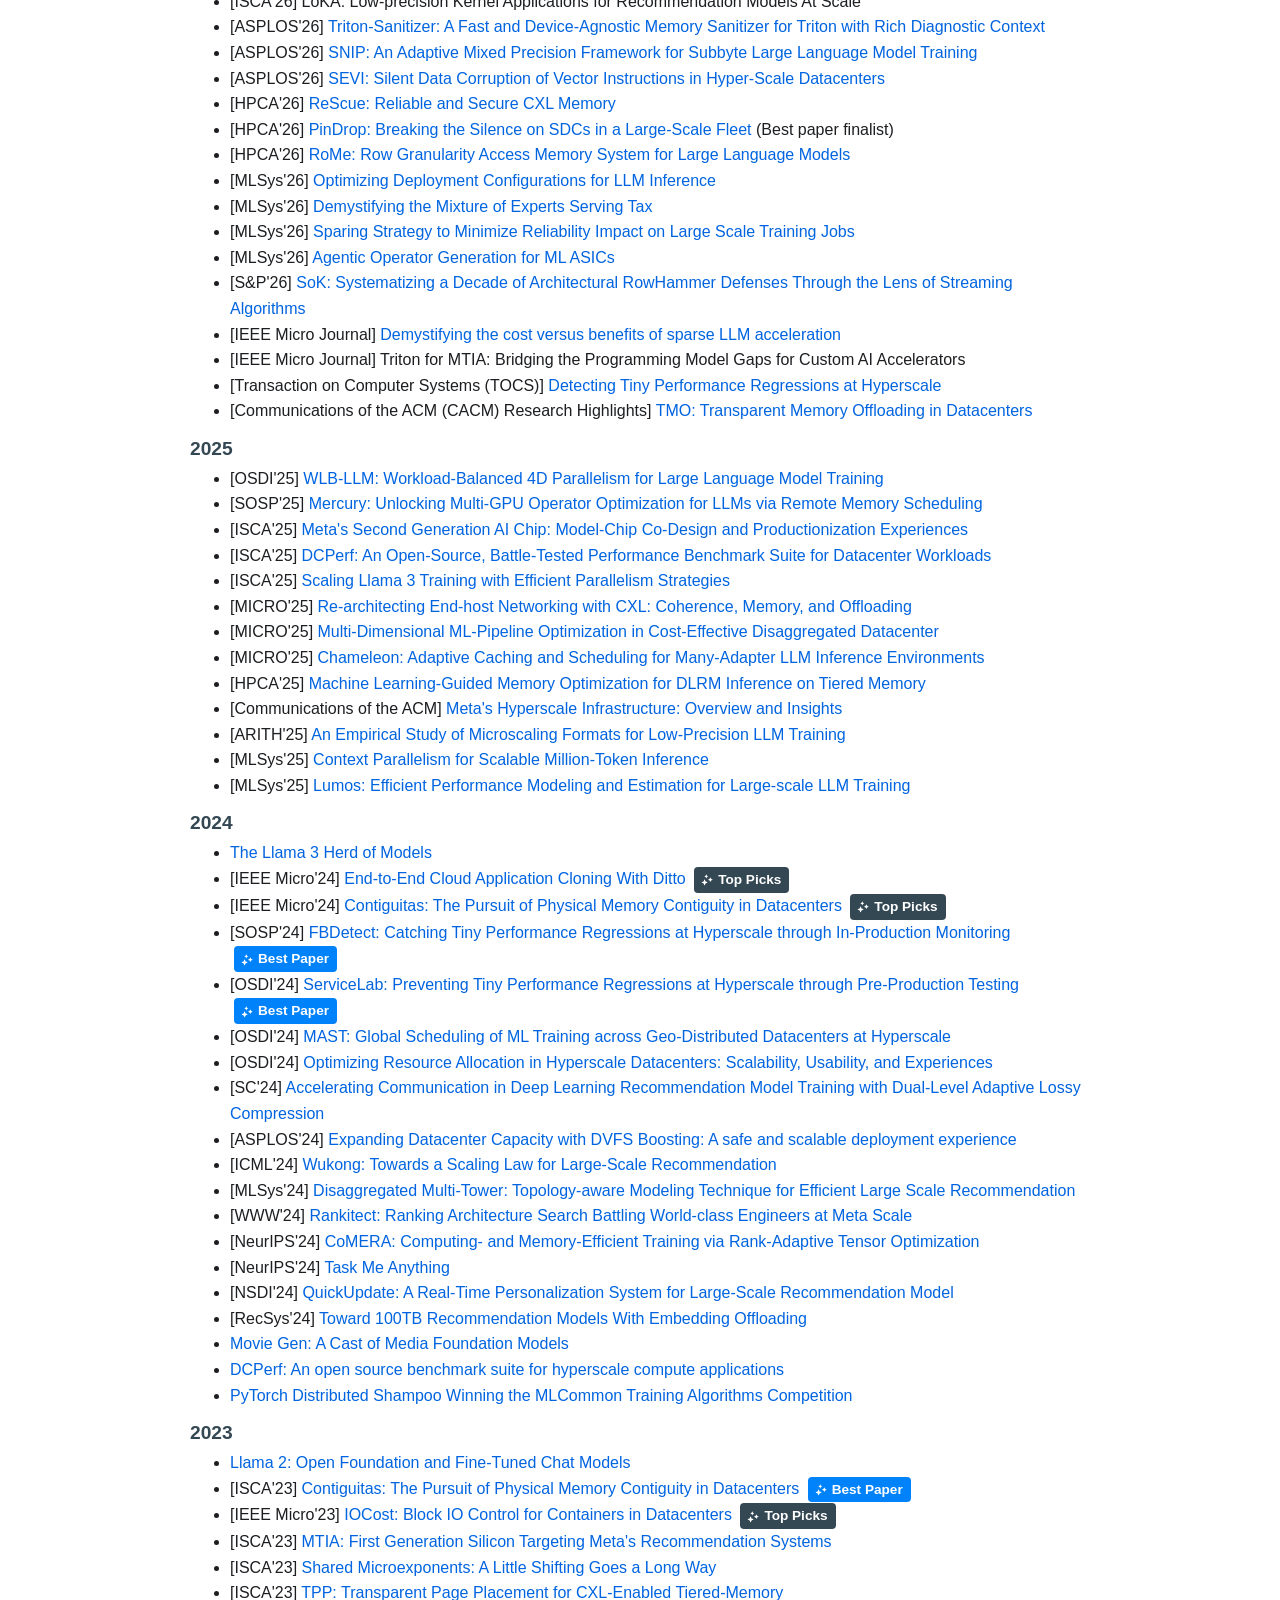
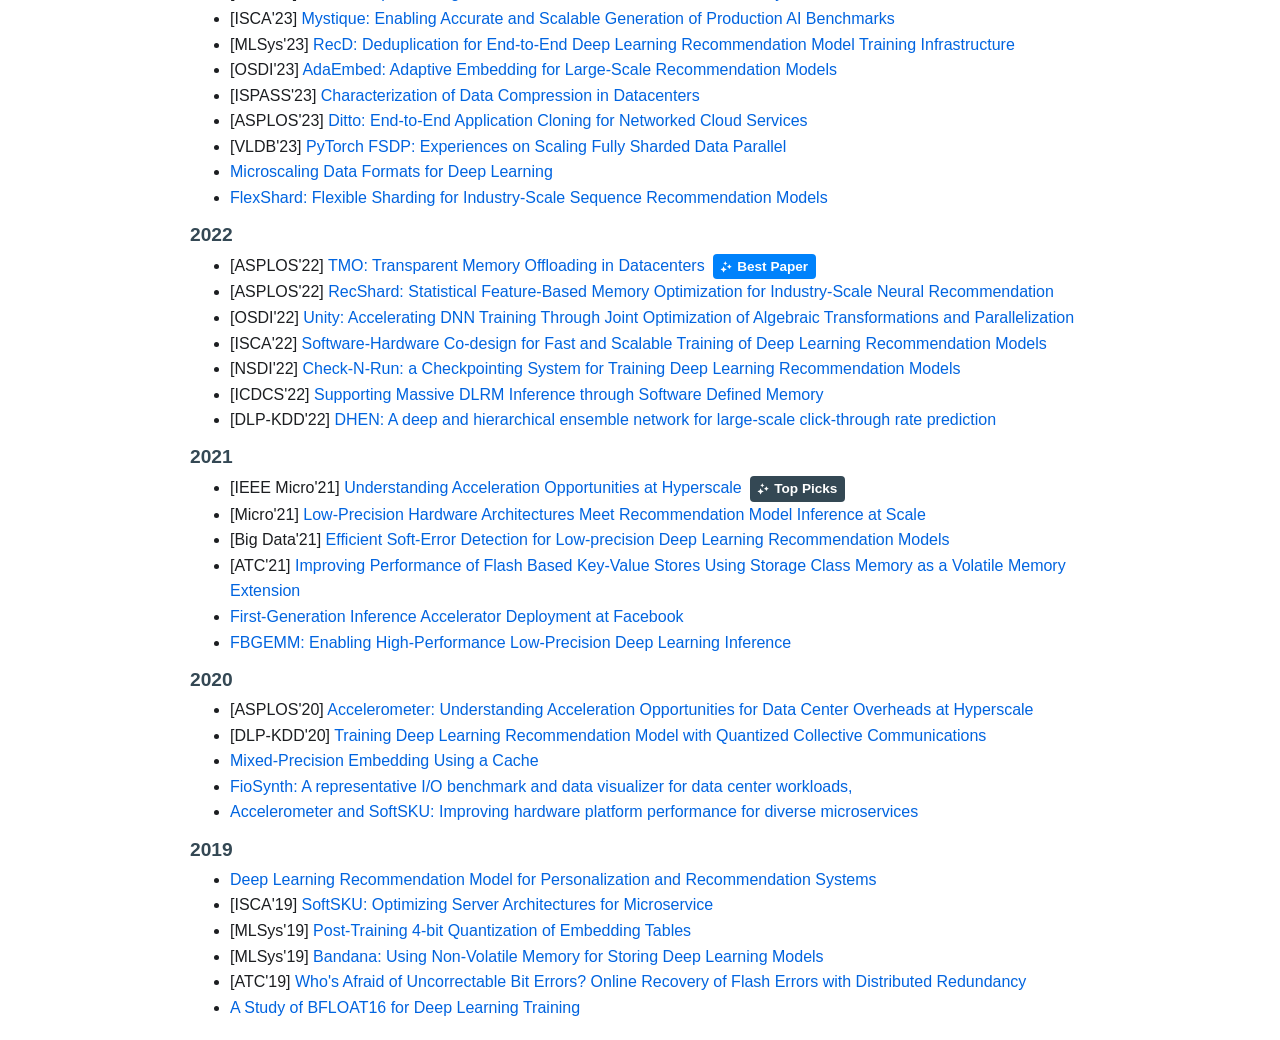
==== commit cdeb445d: "CQ:" ====
--- a/acf.html
+++ b/acf.html
@@ -74,7 +74,9 @@
 
 <div id="hiring">
 <h2>We Are Hiring</h2>
-We hire PhDs and senior domain specialists with 3+ years of experience; email your resume to acf@meta.com. We do NOT hire BS/MS recent graduates or generalists. Additionally, see our open positions for <a href="https://academicjobsonline.org/ajo/jobs/31789">visiting professor or postdocs</a></li>.
+We primarily hire people with relevant domain expertise. In addition to full-time employees, we also hire postdocs and visiting professors who have an outstanding publication record.
+
+If interested, please send your resume to acf@meta.com.
 
 </div>
 
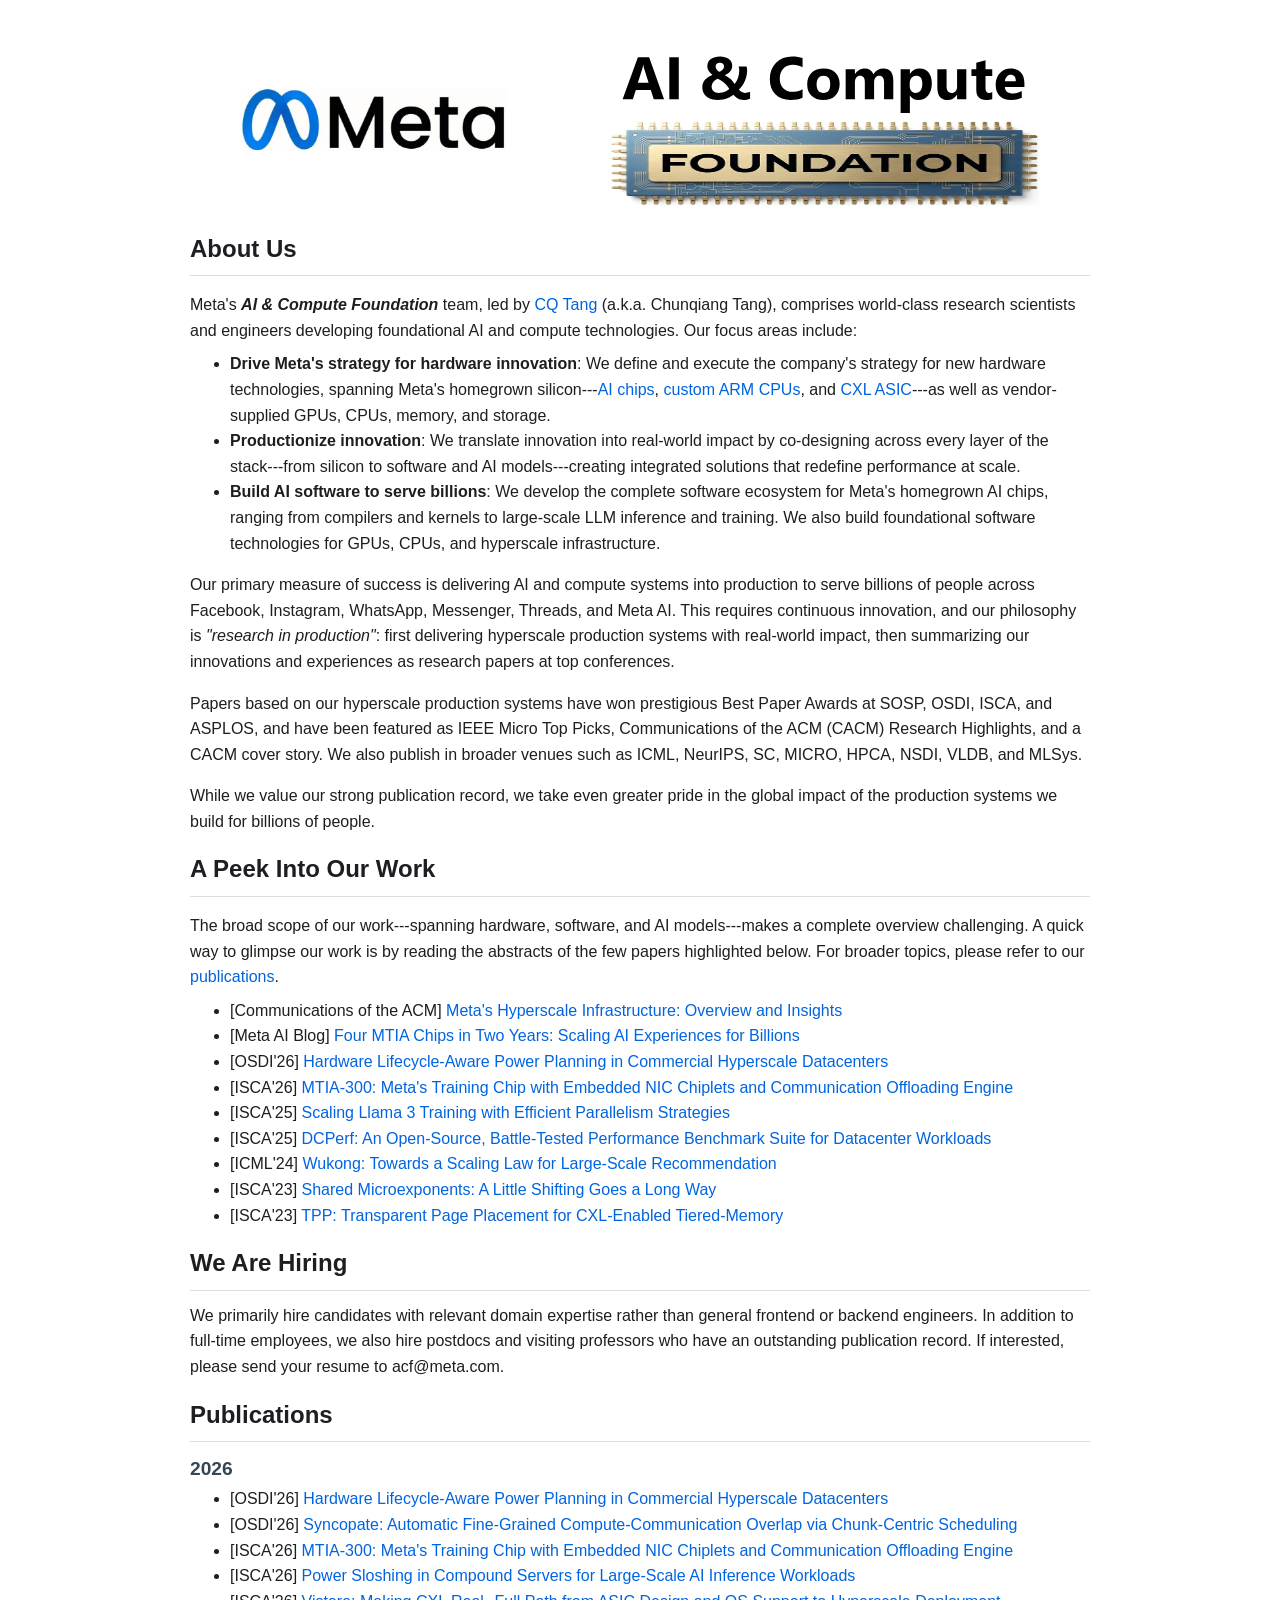
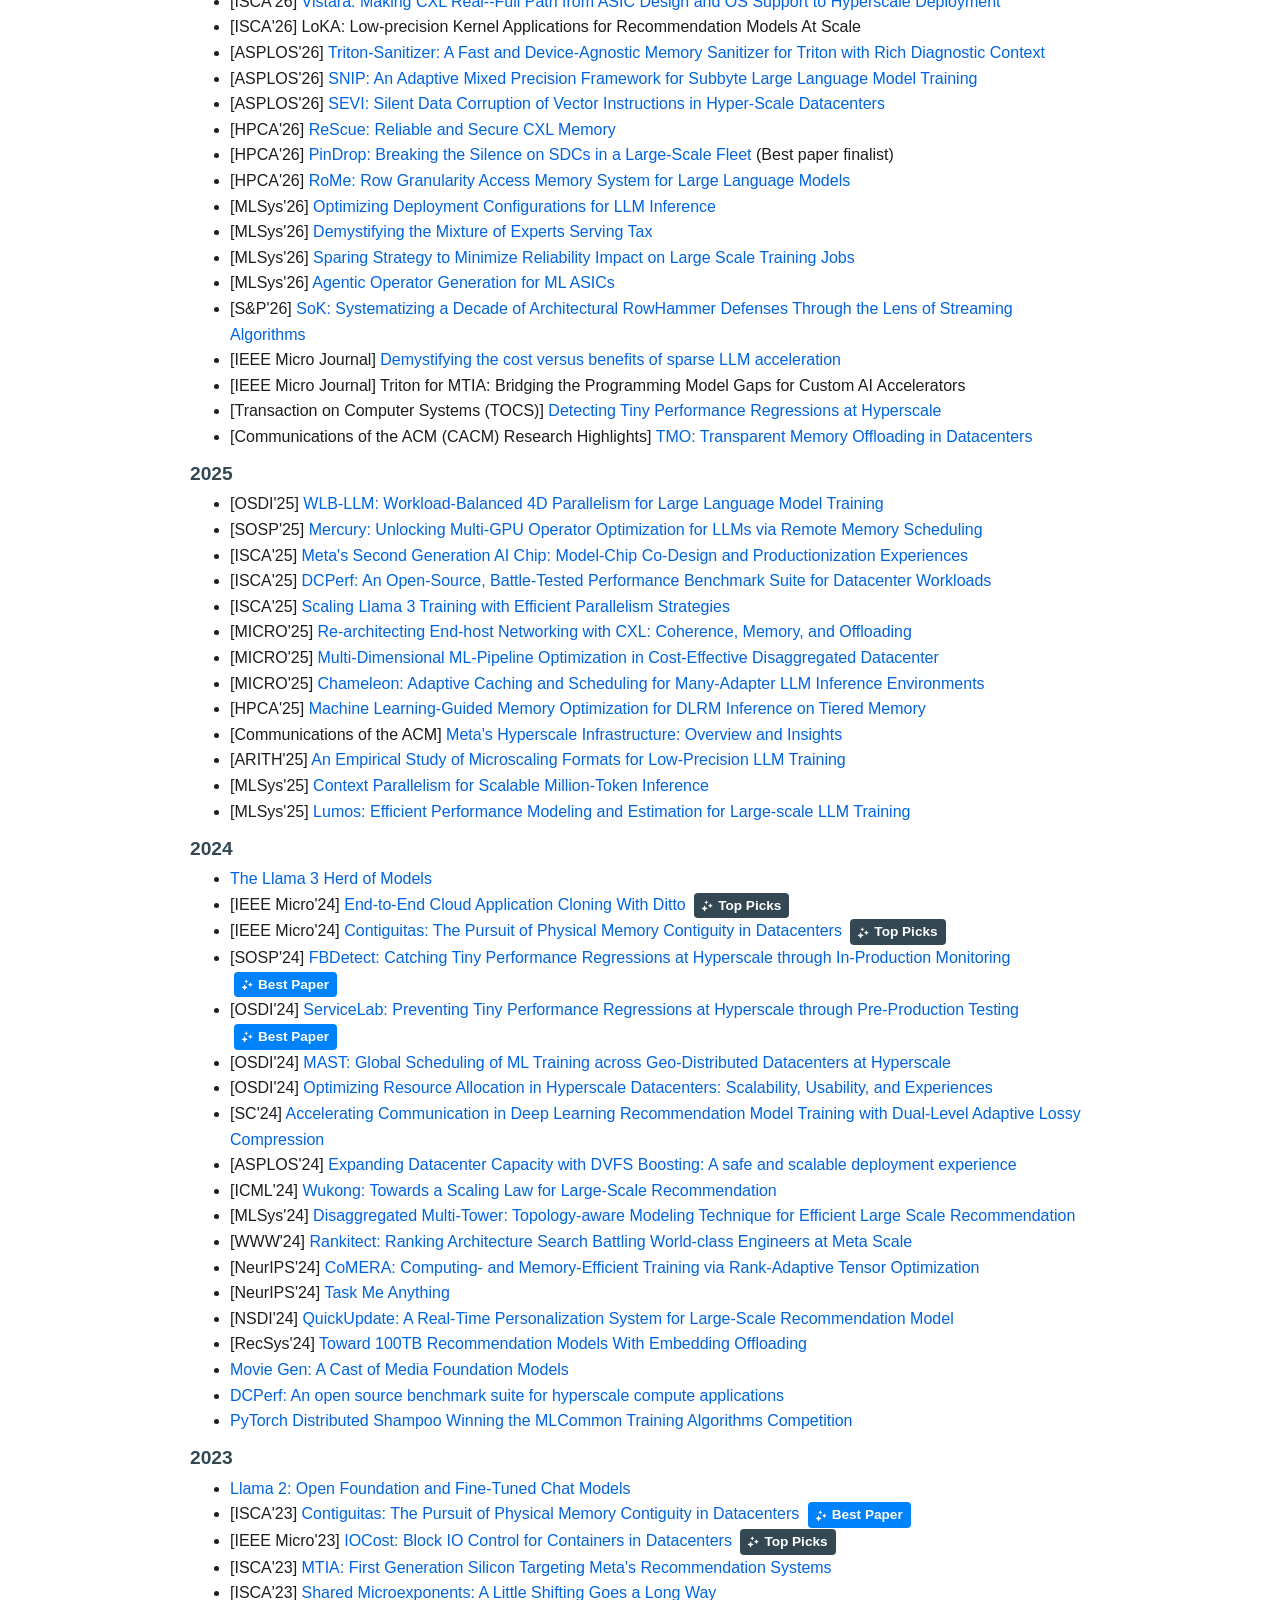
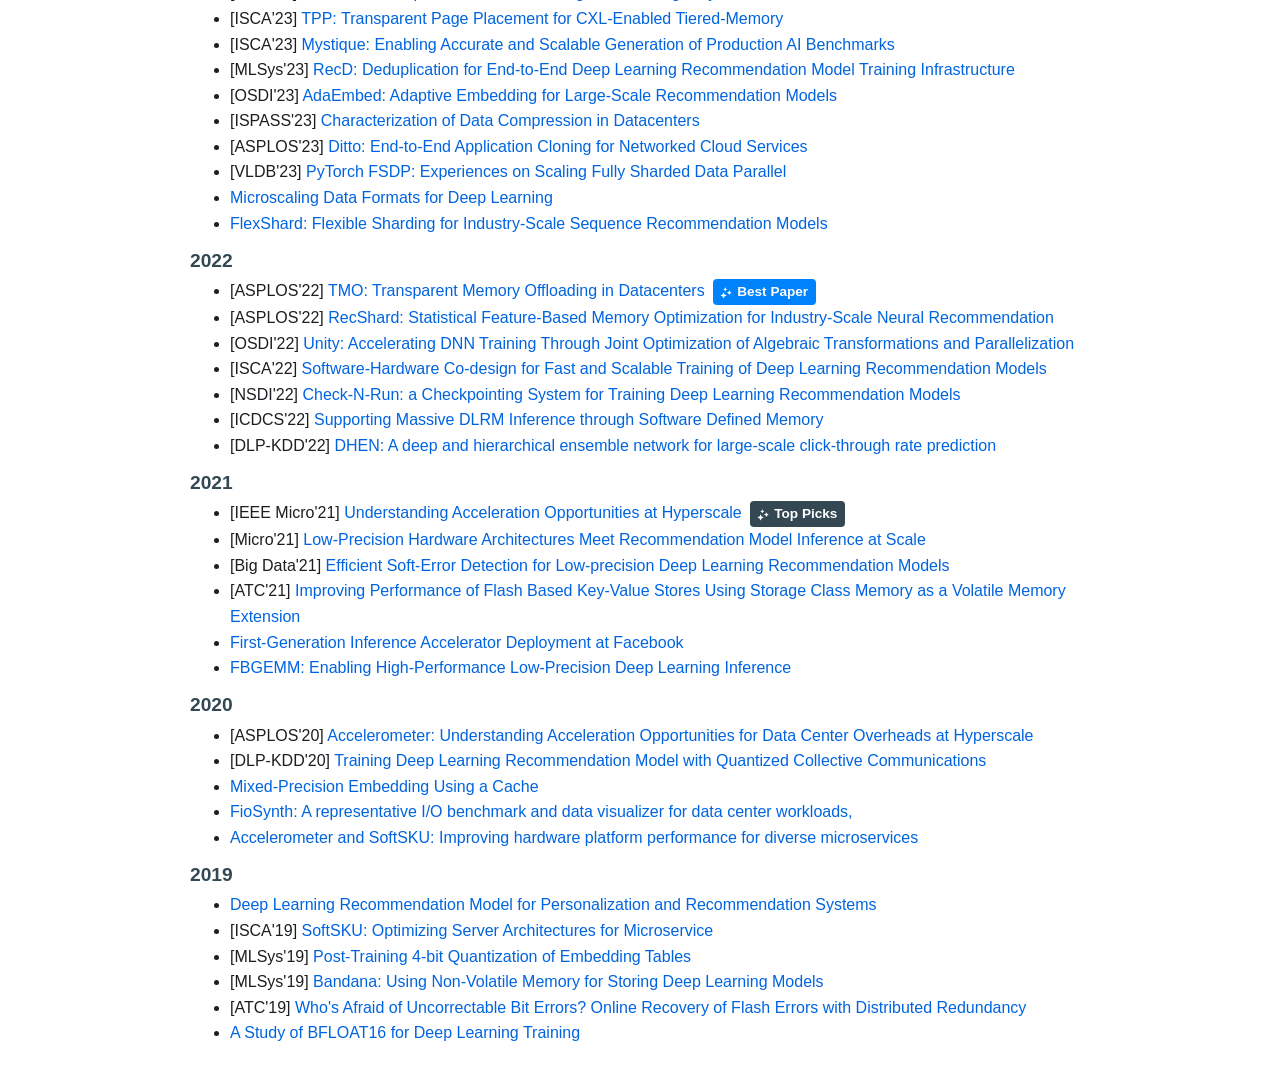
==== commit b74c8457: "CQ:" ====
--- a/acf.html
+++ b/acf.html
@@ -74,7 +74,7 @@
 
 <div id="hiring">
 <h2>We Are Hiring</h2>
-We primarily hire people with relevant domain expertise. In addition to full-time employees, we also hire postdocs and visiting professors who have an outstanding publication record.
+We primarily hire candidates with relevant domain expertise rather than general frontend or backend engineers. In addition to full-time employees, we also hire postdocs and visiting professors who have an outstanding publication record.
 
 If interested, please send your resume to acf@meta.com.
 
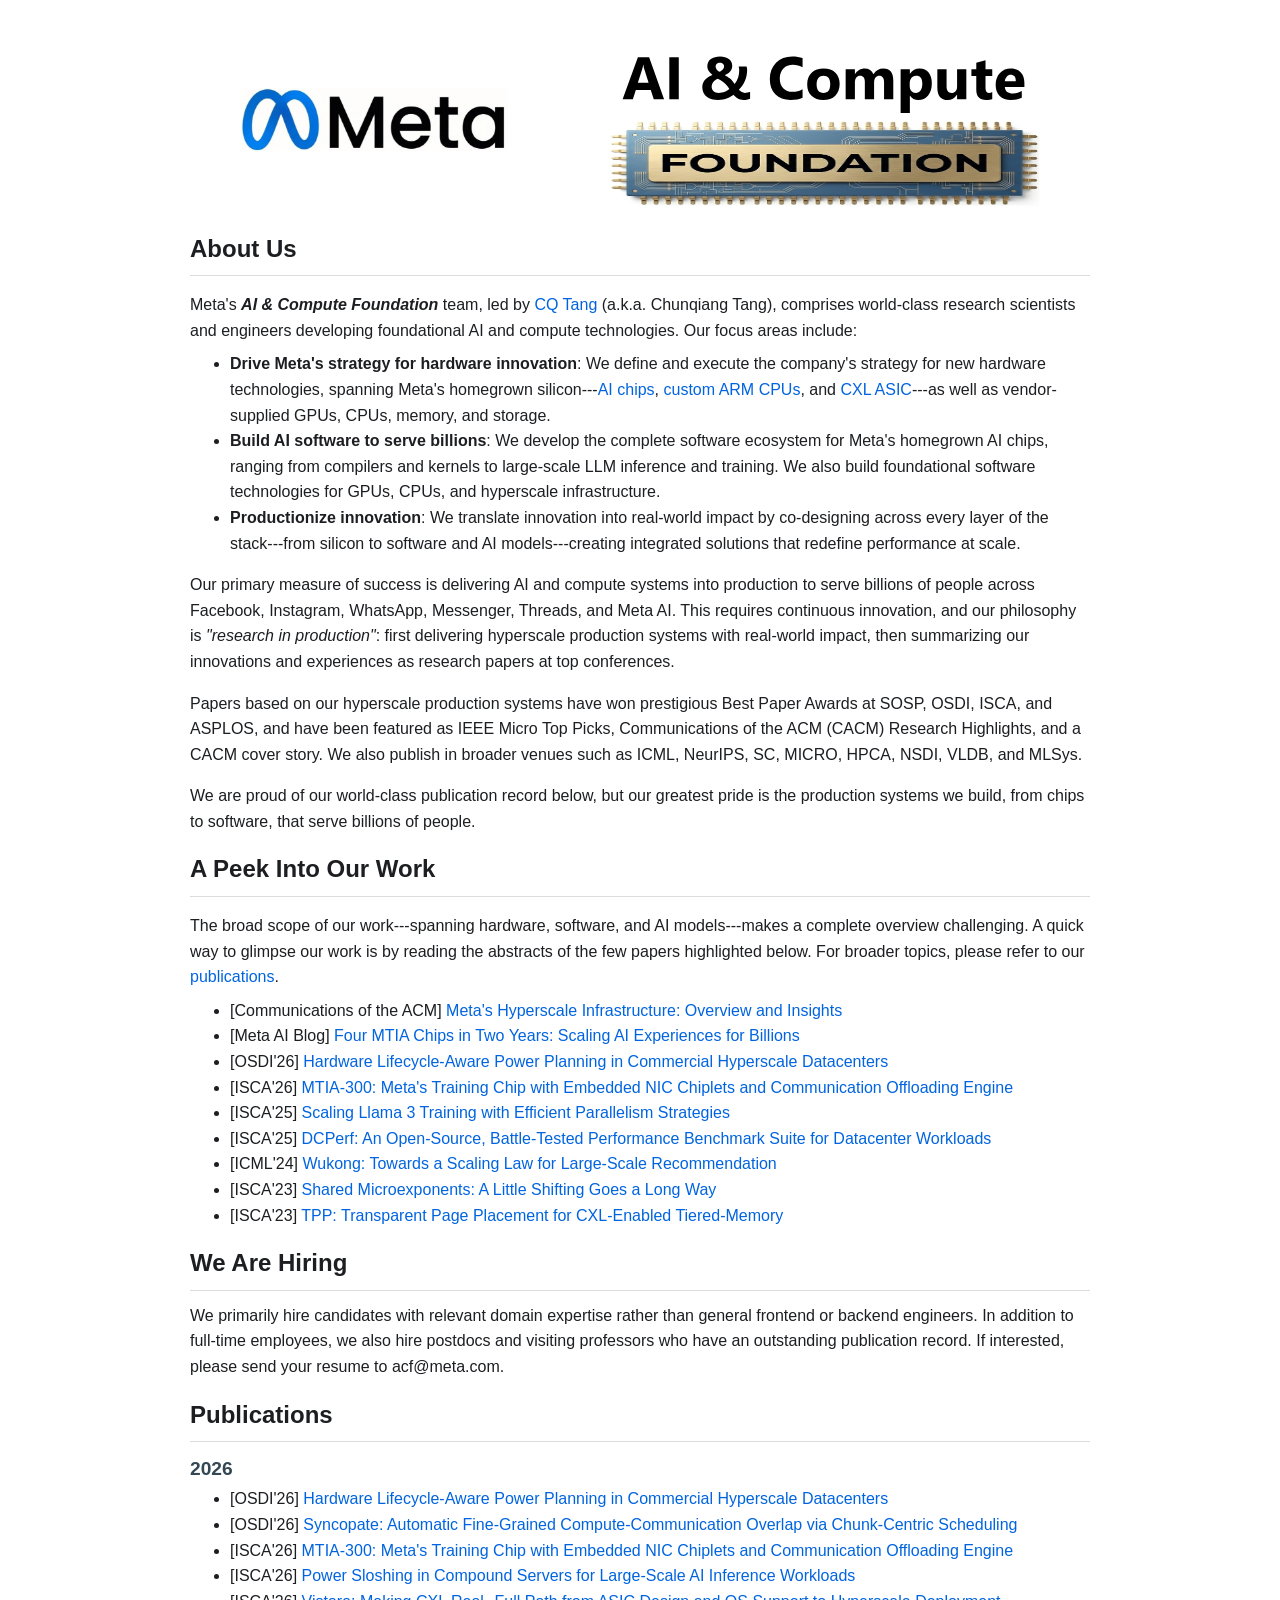
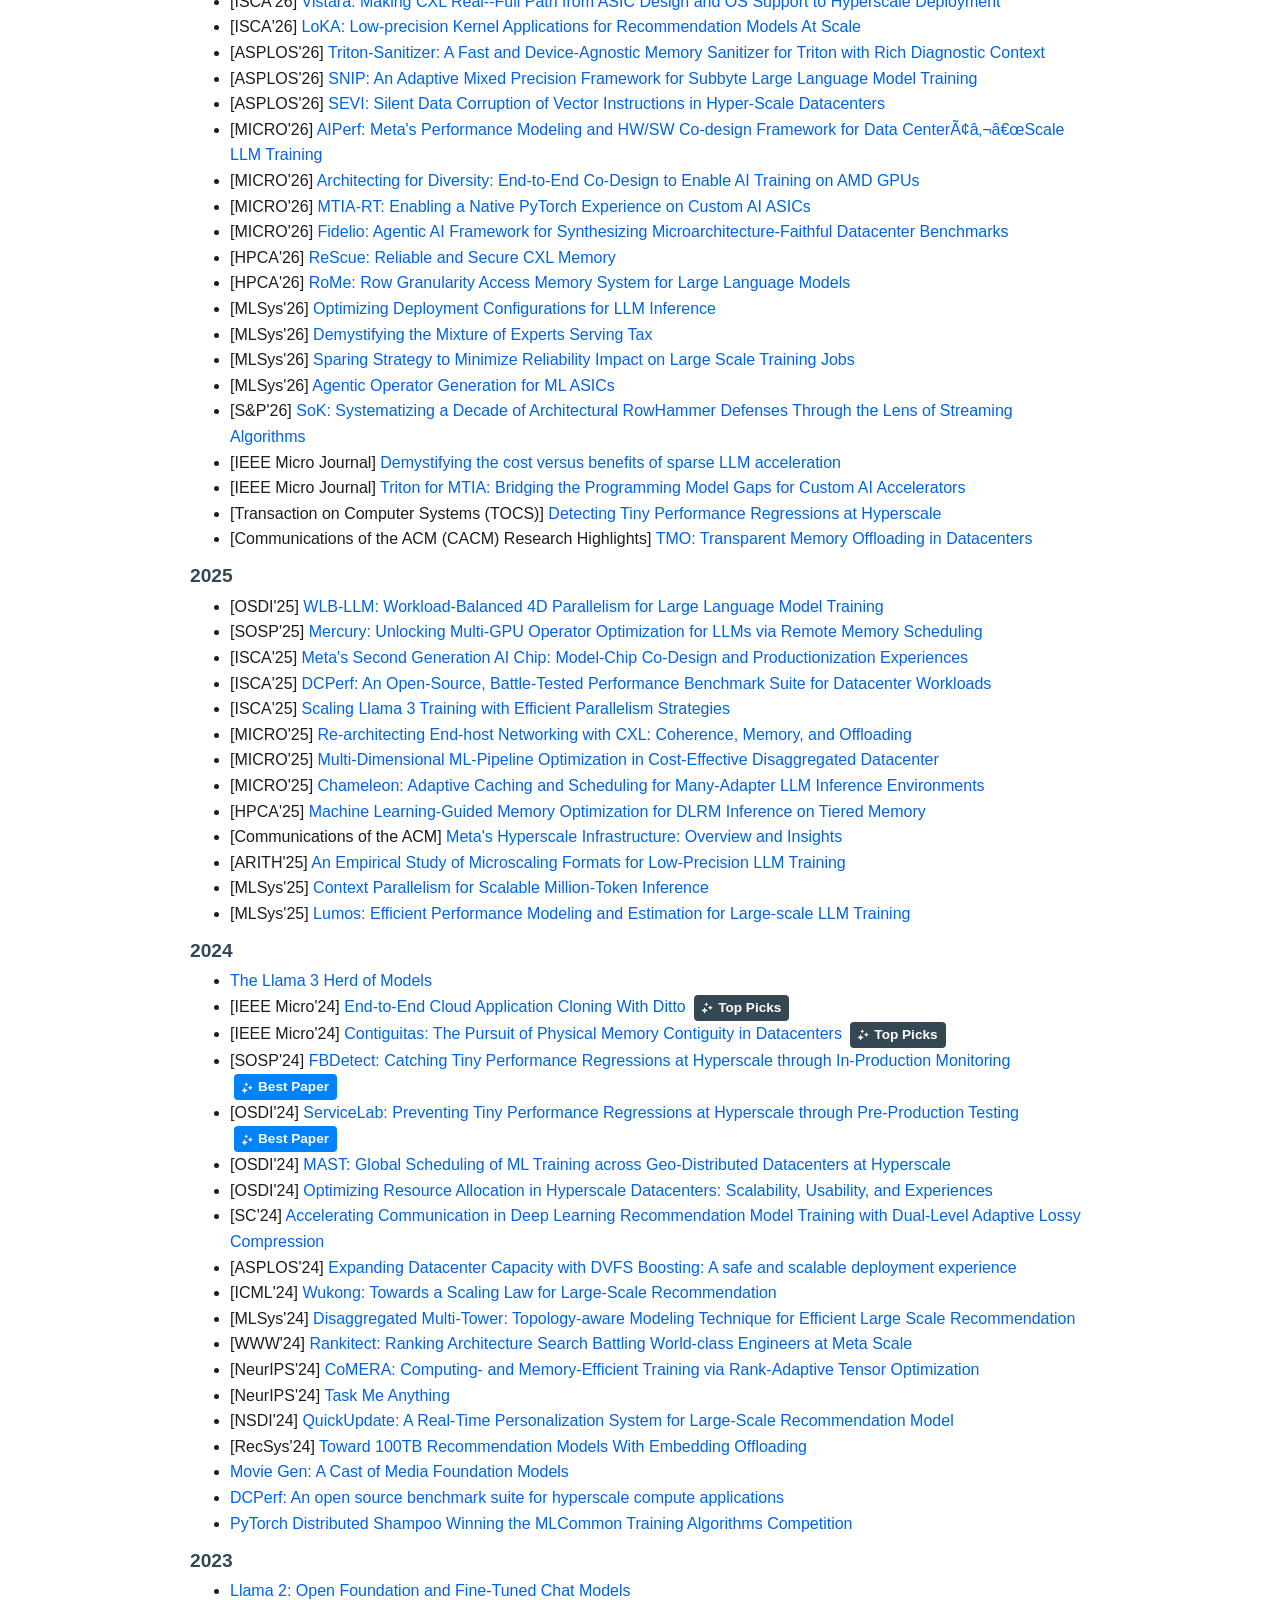
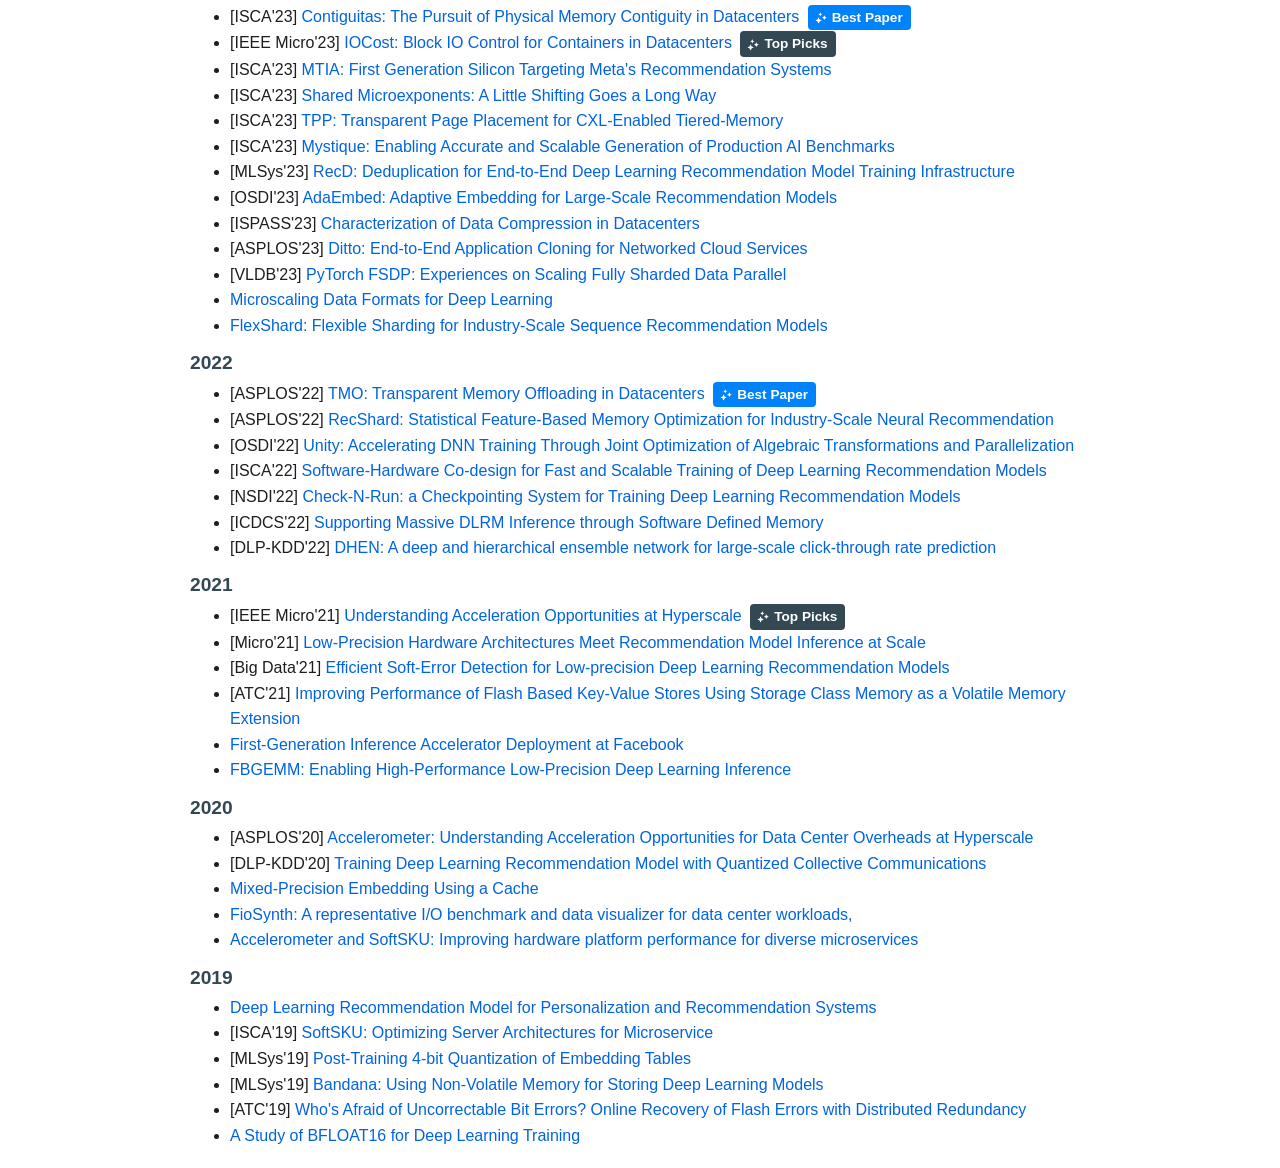
==== commit 8c01a2c5: "CQ:" ====
--- a/acf.html
+++ b/acf.html
@@ -33,20 +33,20 @@
             CXL ASIC</a>---as well as vendor-supplied GPUs, CPUs, memory, and storage.
     </li>
 
+    <li><b>Build AI software to serve billions</b>:
+We develop the complete software ecosystem for Meta's homegrown AI chips, ranging from compilers and kernels to large-scale LLM inference and training. We also build foundational software technologies for GPUs, CPUs, and hyperscale infrastructure.
+    </li>
+
     <li><b>Productionize innovation</b>:
 We translate innovation into real-world impact by co-designing across every layer of the stack---from silicon to software and AI models---creating integrated solutions that redefine performance at scale.
     </li>
-
-    <li><b>Build AI software to serve billions</b>:
-We develop the complete software ecosystem for Meta's homegrown AI chips, ranging from compilers and kernels to large-scale LLM inference and training. We also build foundational software technologies for GPUs, CPUs, and hyperscale infrastructure.
-    </li>
 </ul>
 
 <p>Our primary measure of success is delivering AI and compute systems into production to serve billions of people across Facebook, Instagram, WhatsApp, Messenger, Threads, and Meta AI. This requires continuous innovation, and our philosophy is <i>"research in production"</i>: first delivering hyperscale production systems with real-world impact, then summarizing our innovations and experiences as research papers at top conferences. 
 
 <p>Papers based on our hyperscale production systems have won prestigious Best Paper Awards at SOSP, OSDI, ISCA, and ASPLOS, and have been featured as IEEE Micro Top Picks, Communications of the ACM (CACM) Research Highlights, and a CACM cover story. We also publish in broader venues such as ICML, NeurIPS, SC, MICRO, HPCA, NSDI, VLDB, and MLSys. 
 
-<p>While we value our strong publication record, we take even greater pride in the global impact of the production systems we build for billions of people.
+<p>We are proud of our world-class publication record below, but our greatest pride is the production systems we build, from chips to software, that serve billions of people.
 
 <h2>A Peek Into Our Work</h2>
 
@@ -91,12 +91,16 @@
 <li>[ISCA'26] <a href="papers/MTIA300_ISCA2026.pdf">MTIA-300: Meta's Training Chip with Embedded NIC Chiplets and Communication Offloading Engine</a></li>
 <li>[ISCA'26] <a href="https://jovans2.github.io/files/power_sloshing_isca_camera_ready.pdf">Power Sloshing in Compound Servers for Large-Scale AI Inference Workloads</a></li>
 <li> [ISCA'26] <a href="papers/isca26/vistara_camera_ready.pdf">Vistara: Making CXL Real--Full Path from ASIC Design and OS Support to Hyperscale Deployment</a></li>
-<li>[ISCA'26] LoKA: Low-precision Kernel Applications for Recommendation Models At Scale</li>
+<li>[ISCA'26] <a href="https://arxiv.org/pdf/2605.10886">LoKA: Low-precision Kernel Applications for Recommendation Models At Scale</a></li>
 <li>[ASPLOS'26] <a href="https://dl.acm.org/doi/pdf/10.1145/3779212.3790241">Triton-Sanitizer: A Fast and Device-Agnostic Memory Sanitizer for Triton with Rich Diagnostic Context</a></li>
 <li>[ASPLOS'26] <a href="https://dl.acm.org/doi/pdf/10.1145/3779212.3790223">SNIP: An Adaptive Mixed Precision Framework for Subbyte Large Language Model Training</a></li>
 <li> [ASPLOS'26] <a href="https://dl.acm.org/doi/10.1145/3779212.3790217">SEVI: Silent Data Corruption of Vector Instructions in Hyper-Scale Datacenters</a></li>
+<li>[MICRO'26] <a href="https://aisystemcodesign.github.io/papers/MICRO26-AIPerf.pdf">AIPerf: Meta's Performance Modeling and HW/SW Co-design Framework for Data Centerâ€“Scale LLM Training</a></li>
+<li>[MICRO'26] <a href="https://arxiv.org/pdf/2610.22230">Architecting for Diversity: End-to-End Co-Design to Enable AI Training on AMD GPUs</a></li>
+<li>[MICRO'26] <a href="https://aisystemcodesign.github.io/papers/MICRO26-MTIA-Runtime.pdf">MTIA-RT: Enabling a Native PyTorch Experience on Custom AI ASICs</a></li>
+<li>[MICRO'26] <a href="https://jovans2.github.io/files/Power_Roofline_MICRO.pdf>Power Roofline</a></li>
+<li>[MICRO'26] <a href="https://jovans2.github.io/files/Fidelio_MICRO_CameraReady_Final.pdf">Fidelio: Agentic AI Framework for Synthesizing Microarchitecture-Faithful Datacenter Benchmarks</a></li>
 <li>[HPCA'26] <a href="https://ieeexplore.ieee.org/abstract/document/11408527">ReScue: Reliable and Secure CXL Memory</a></li>
-<li> [HPCA'26] <a href="https://ieeexplore.ieee.org/abstract/document/11408620">PinDrop: Breaking the Silence on SDCs in a Large-Scale Fleet</a> (Best paper finalist)</li>
 <li> [HPCA'26] <a href="https://ieeexplore.ieee.org/stamp/stamp.jsp?tp=&arnumber=11408542">RoMe: Row Granularity Access Memory System for Large Language Models</a></li>
 <li>[MLSys'26] <a href="https://openreview.net/pdf?id=gEbKQeIdxB">Optimizing Deployment Configurations for LLM Inference</a></li>
 <li>[MLSys'26] <a href="https://openreview.net/pdf?id=lELxqcgrsN">Demystifying the Mixture of Experts Serving Tax</a></li>
@@ -104,7 +108,7 @@
 <li>[MLSys'26] <a href="https://openreview.net/pdf?id=O3Bx0nNGnW">Agentic Operator Generation for ML ASICs</a></li>
 <li> [S&P'26] <a href="https://arxiv.org/pdf/2511.06192">SoK: Systematizing a Decade of Architectural RowHammer Defenses Through the Lens of Streaming Algorithms</a></li>
 <li>[IEEE Micro Journal] <a href="https://ieeexplore.ieee.org/abstract/document/11410568">Demystifying the cost versus benefits of sparse LLM acceleration</a></li>
-<li>[IEEE Micro Journal] Triton for MTIA: Bridging the Programming Model Gaps for Custom AI Accelerators</li>
+<li>[IEEE Micro Journal] <a href="https://arxiv.org/pdf/2608.00325">Triton for MTIA: Bridging the Programming Model Gaps for Custom AI Accelerators</a></li>
 <li>[Transaction on Computer Systems (TOCS)] <a href="https://dl.acm.org/doi/10.1145/3785504">Detecting Tiny Performance Regressions at Hyperscale</a></li>
 <li>[Communications of the ACM (CACM) Research Highlights] <a href="https://cacm.acm.org/research-highlights/tmo-transparent-memory-offloading-in-datacenters/">TMO: Transparent Memory Offloading in Datacenters</a></li>
 </ul>
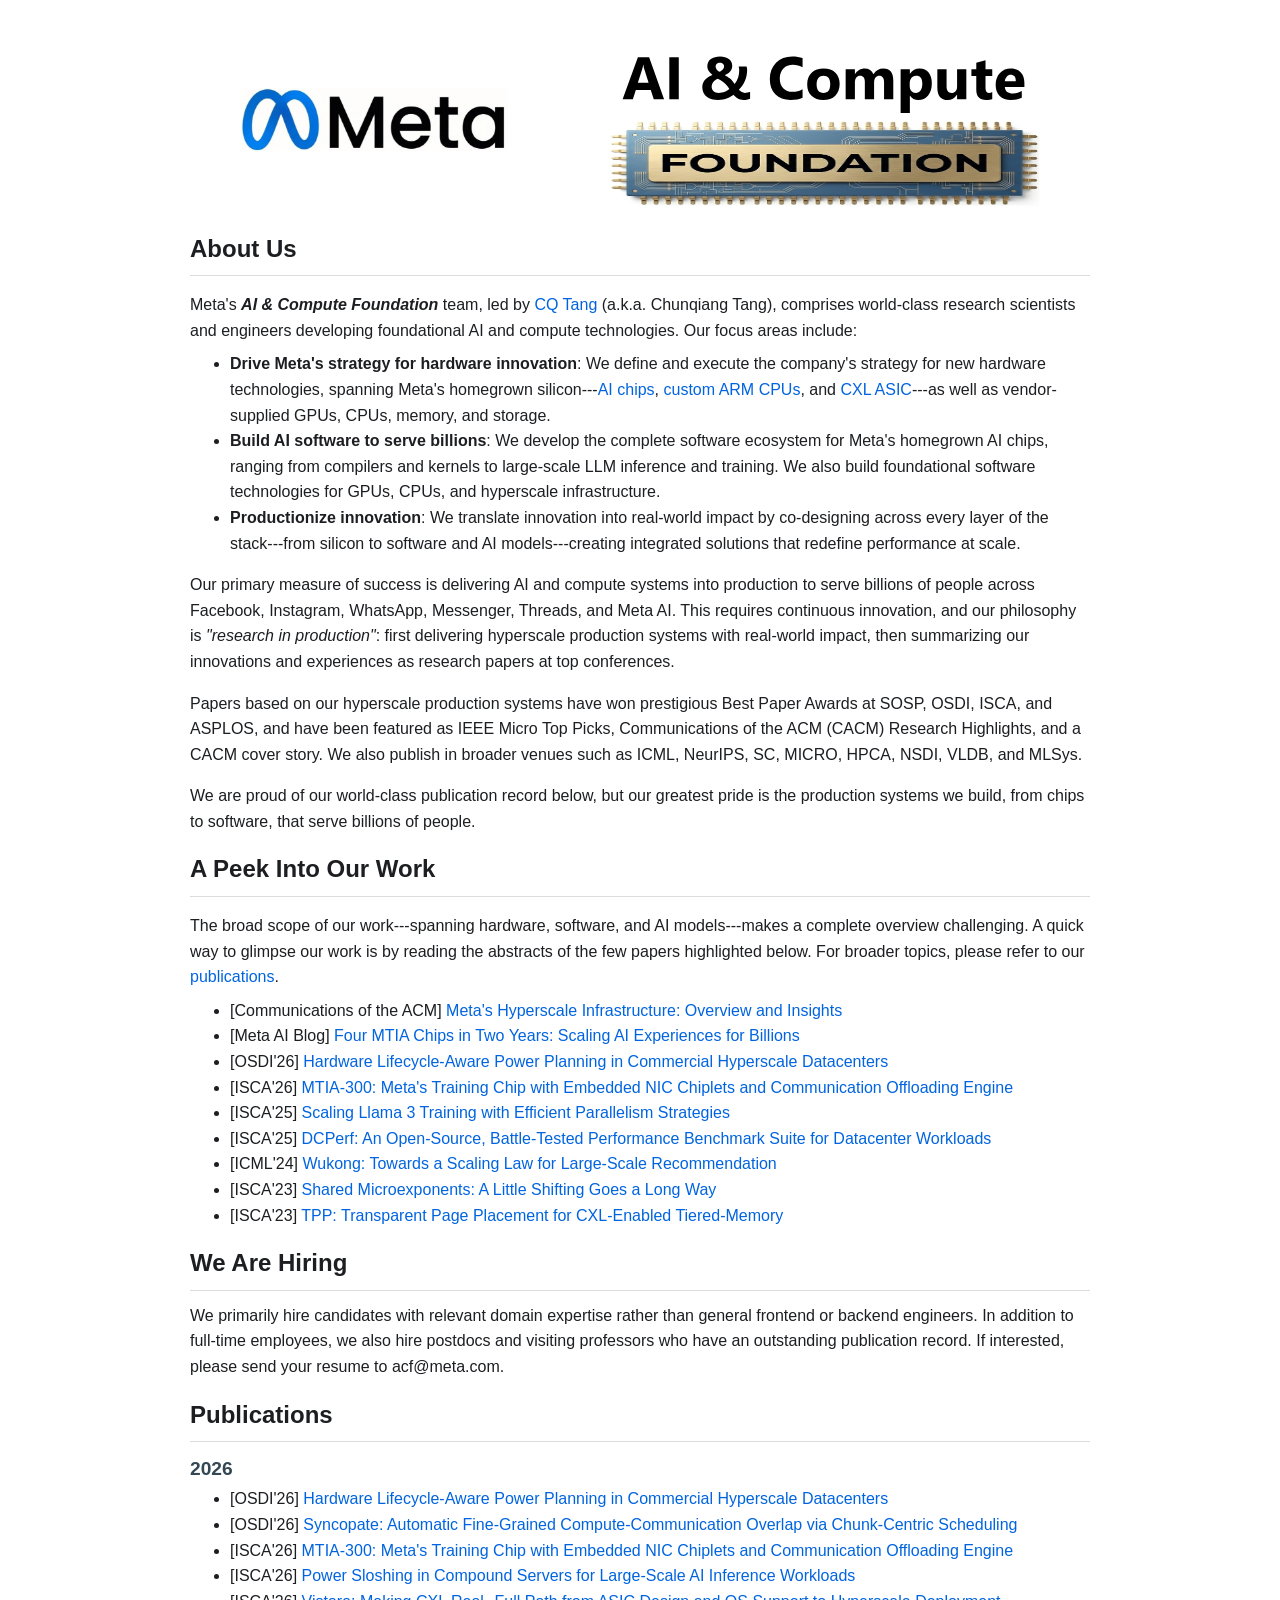
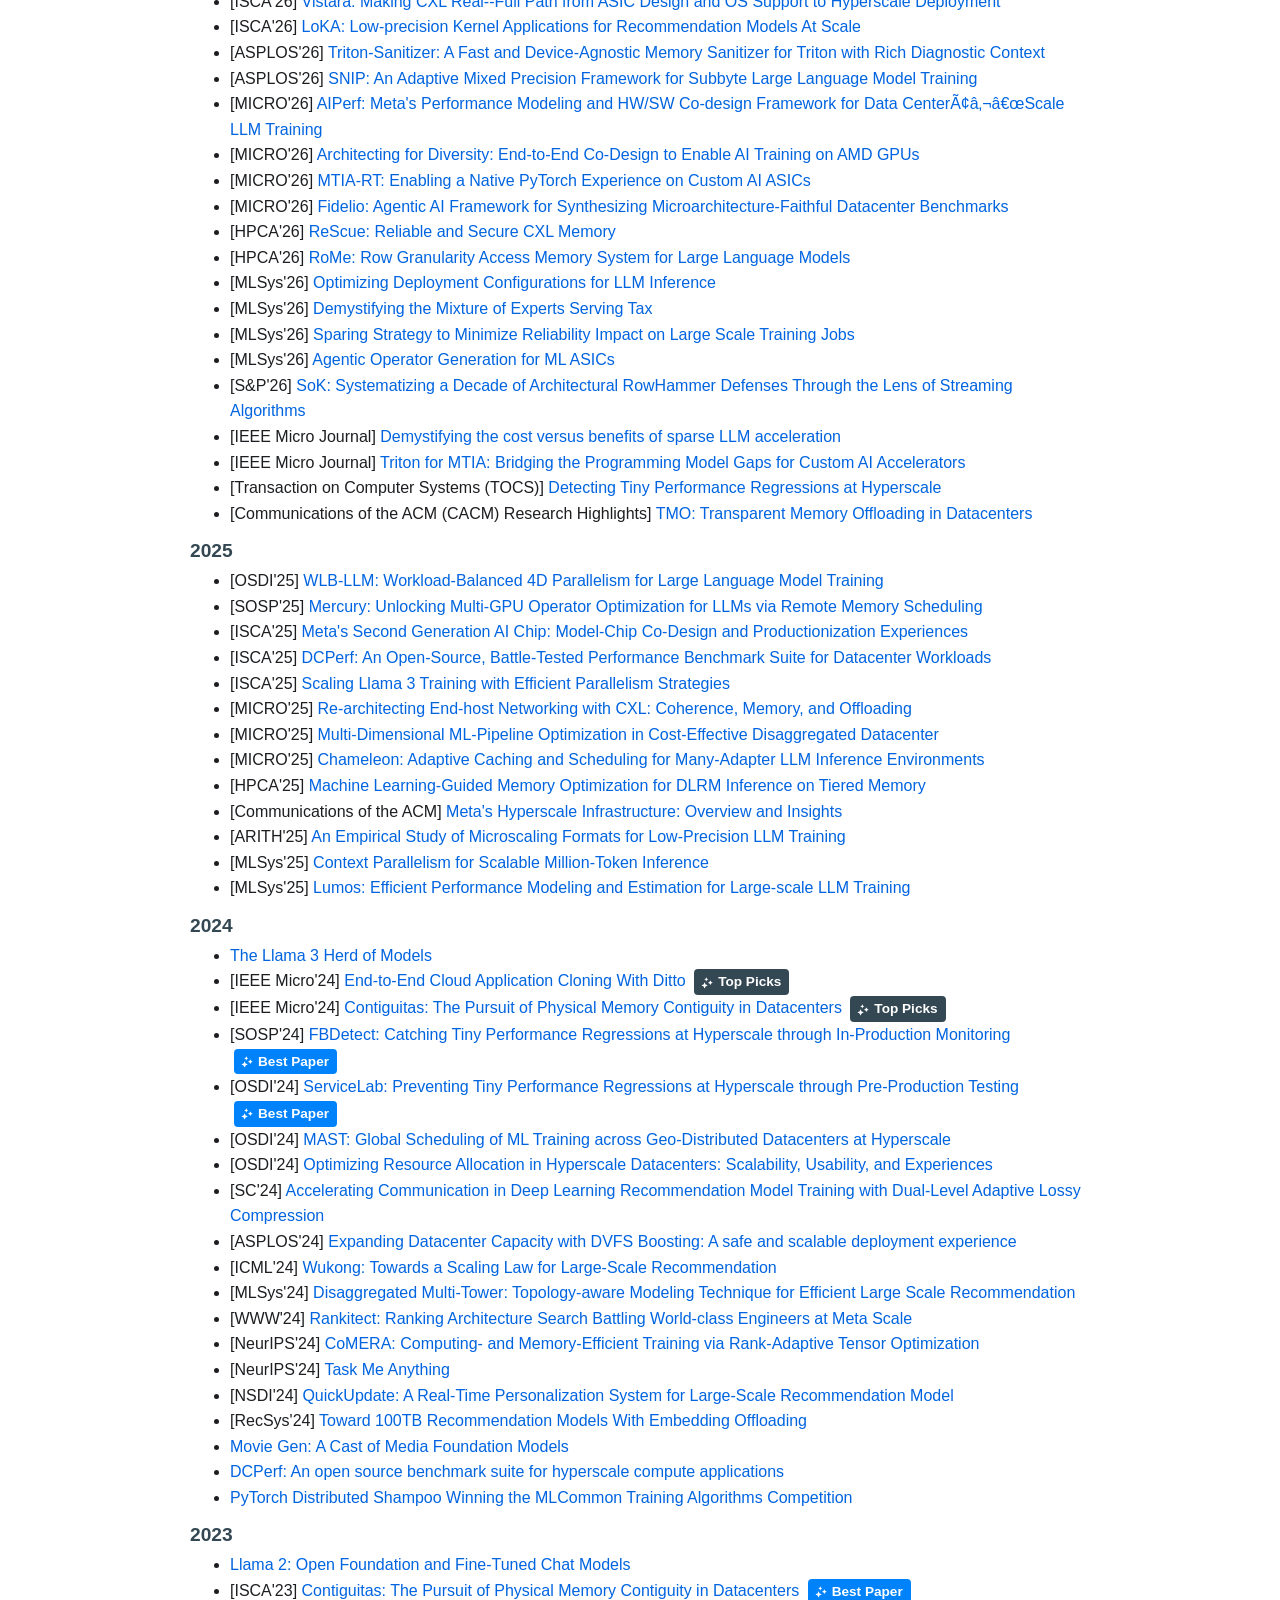
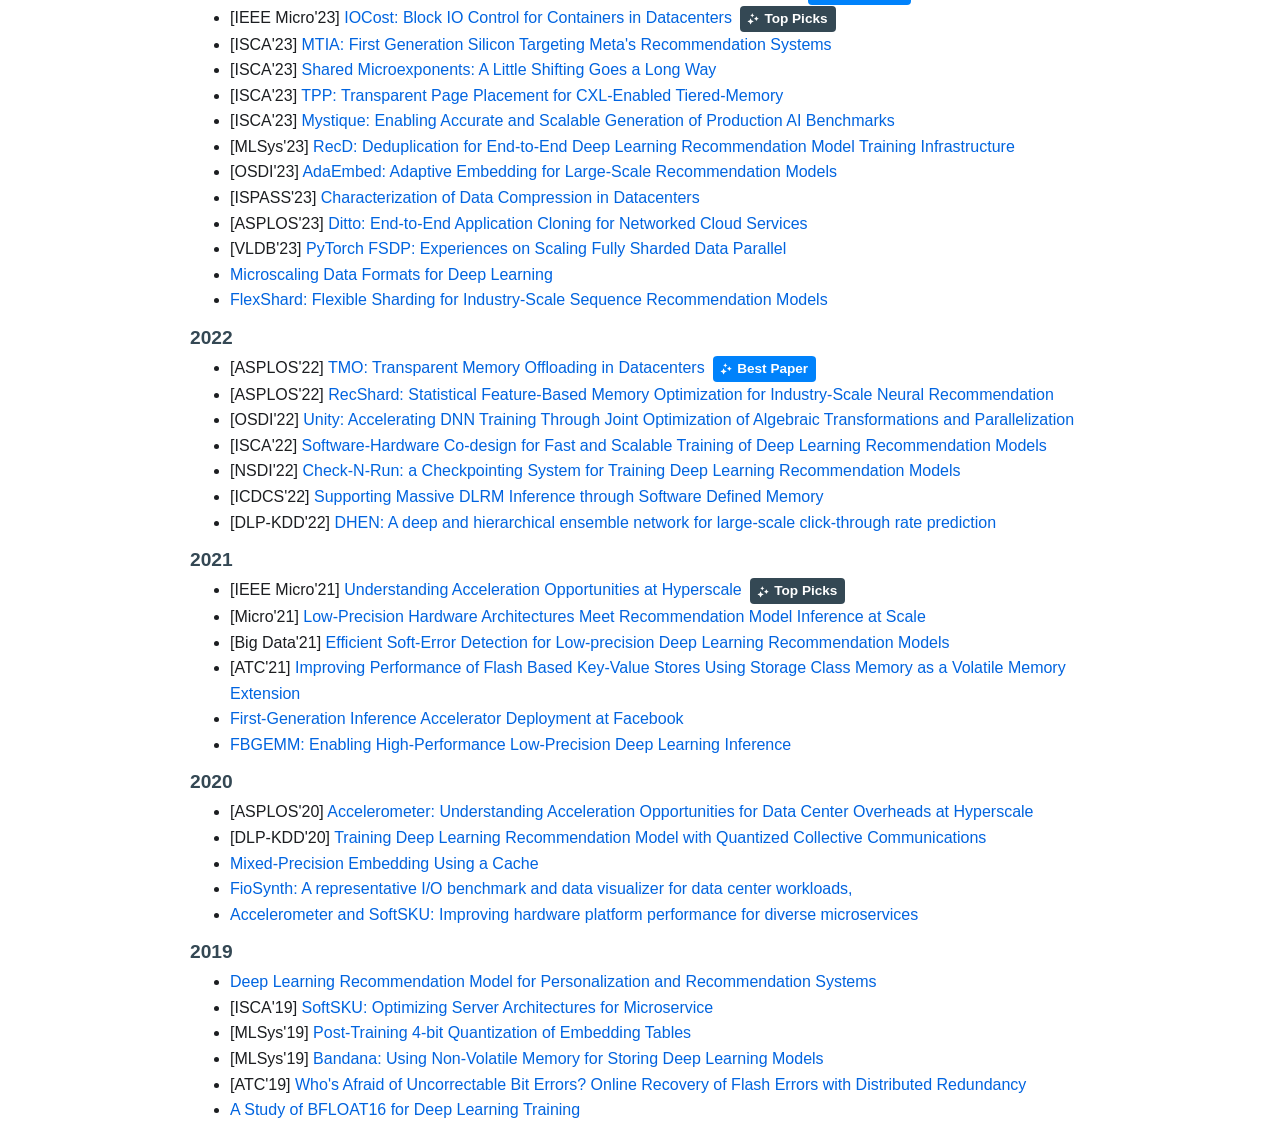
==== commit 37de522e: "CQ:" ====
--- a/acf.html
+++ b/acf.html
@@ -94,7 +94,6 @@
 <li>[ISCA'26] <a href="https://arxiv.org/pdf/2605.10886">LoKA: Low-precision Kernel Applications for Recommendation Models At Scale</a></li>
 <li>[ASPLOS'26] <a href="https://dl.acm.org/doi/pdf/10.1145/3779212.3790241">Triton-Sanitizer: A Fast and Device-Agnostic Memory Sanitizer for Triton with Rich Diagnostic Context</a></li>
 <li>[ASPLOS'26] <a href="https://dl.acm.org/doi/pdf/10.1145/3779212.3790223">SNIP: An Adaptive Mixed Precision Framework for Subbyte Large Language Model Training</a></li>
-<li> [ASPLOS'26] <a href="https://dl.acm.org/doi/10.1145/3779212.3790217">SEVI: Silent Data Corruption of Vector Instructions in Hyper-Scale Datacenters</a></li>
 <li>[MICRO'26] <a href="https://aisystemcodesign.github.io/papers/MICRO26-AIPerf.pdf">AIPerf: Meta's Performance Modeling and HW/SW Co-design Framework for Data Centerâ€“Scale LLM Training</a></li>
 <li>[MICRO'26] <a href="https://arxiv.org/pdf/2610.22230">Architecting for Diversity: End-to-End Co-Design to Enable AI Training on AMD GPUs</a></li>
 <li>[MICRO'26] <a href="https://aisystemcodesign.github.io/papers/MICRO26-MTIA-Runtime.pdf">MTIA-RT: Enabling a Native PyTorch Experience on Custom AI ASICs</a></li>
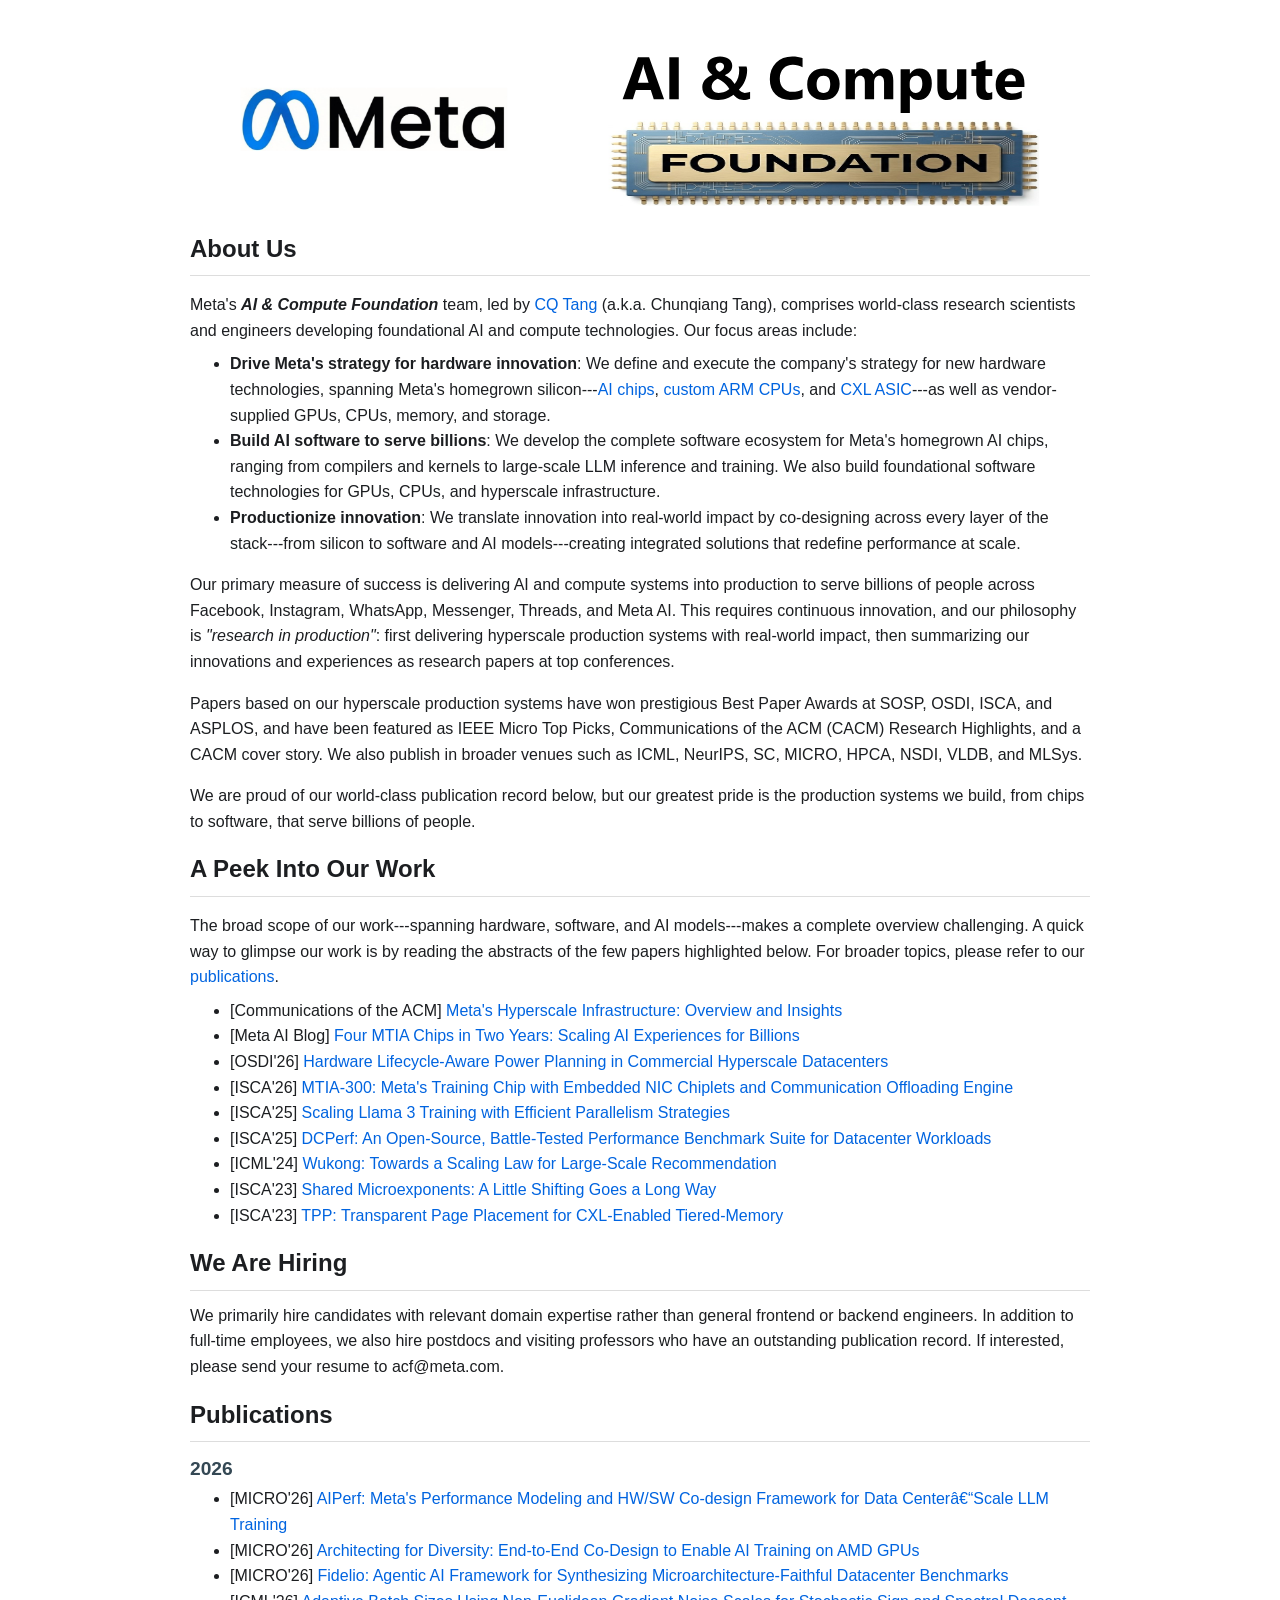
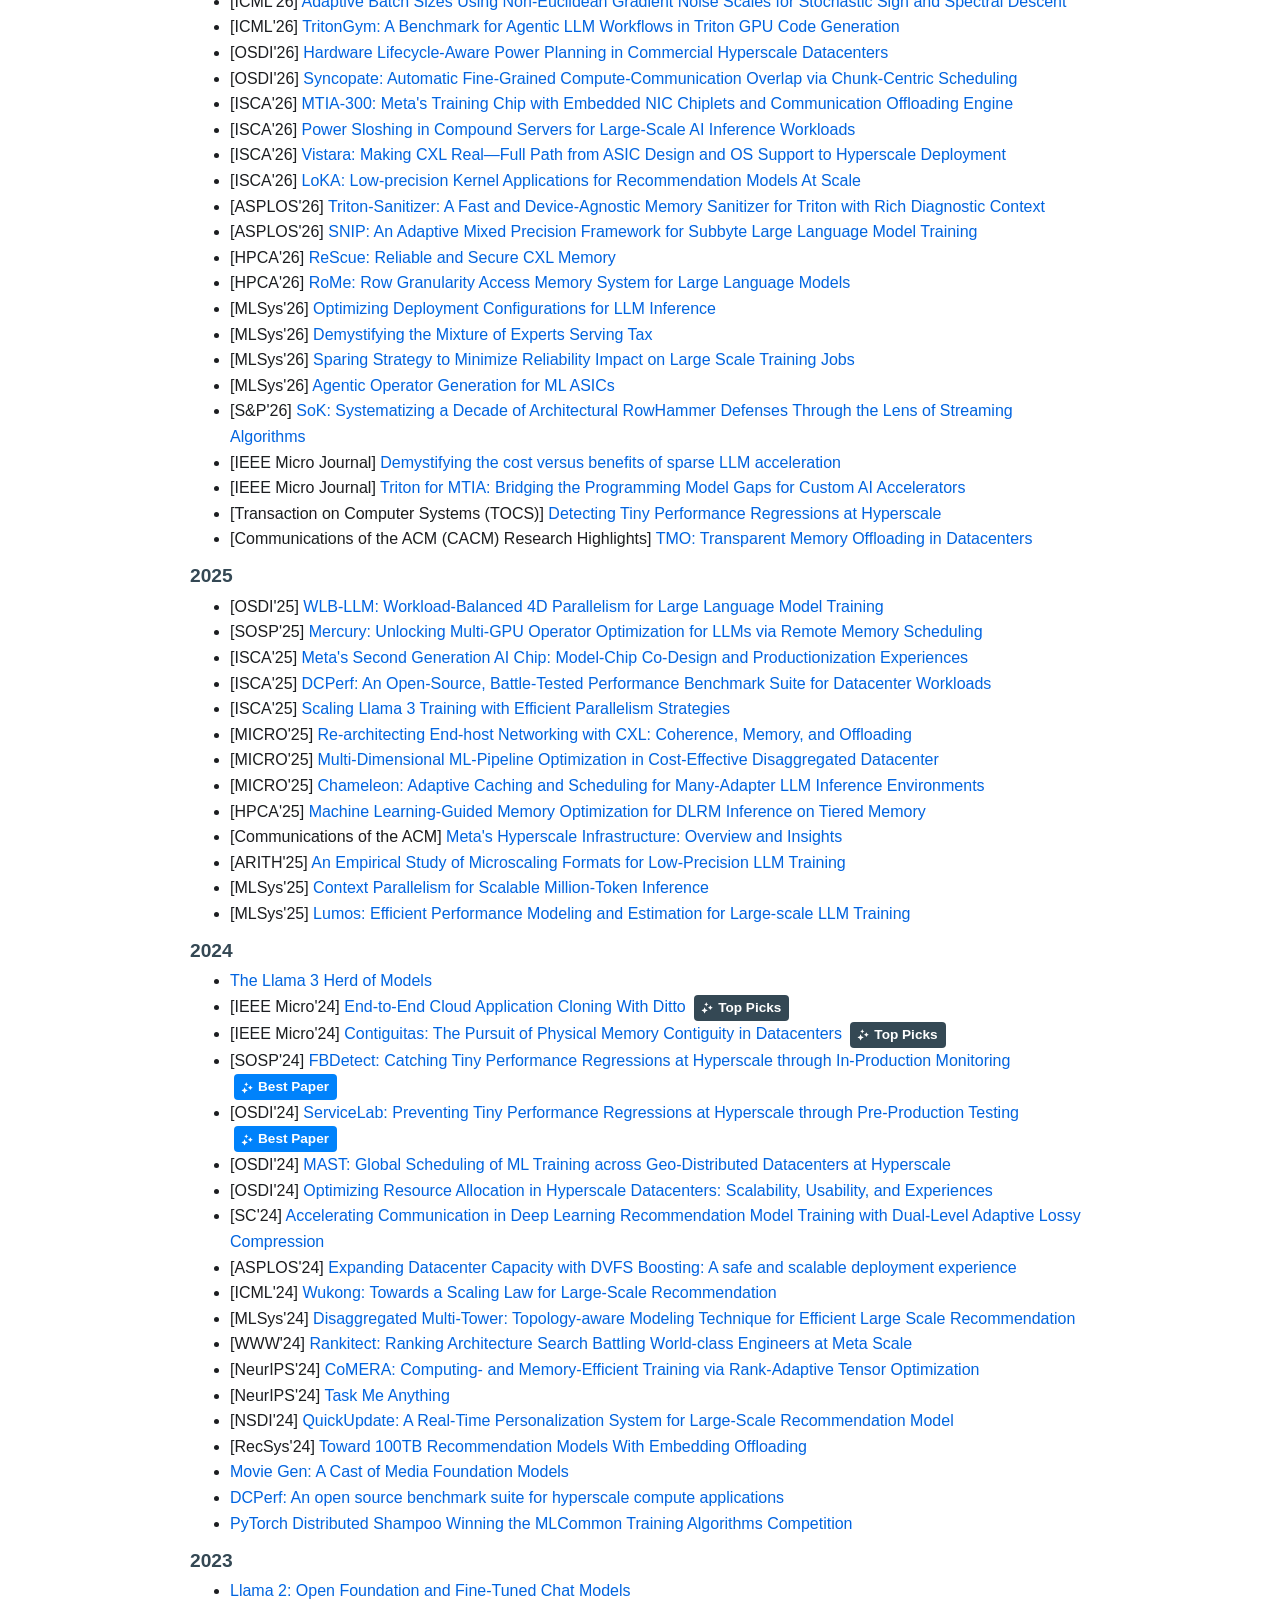
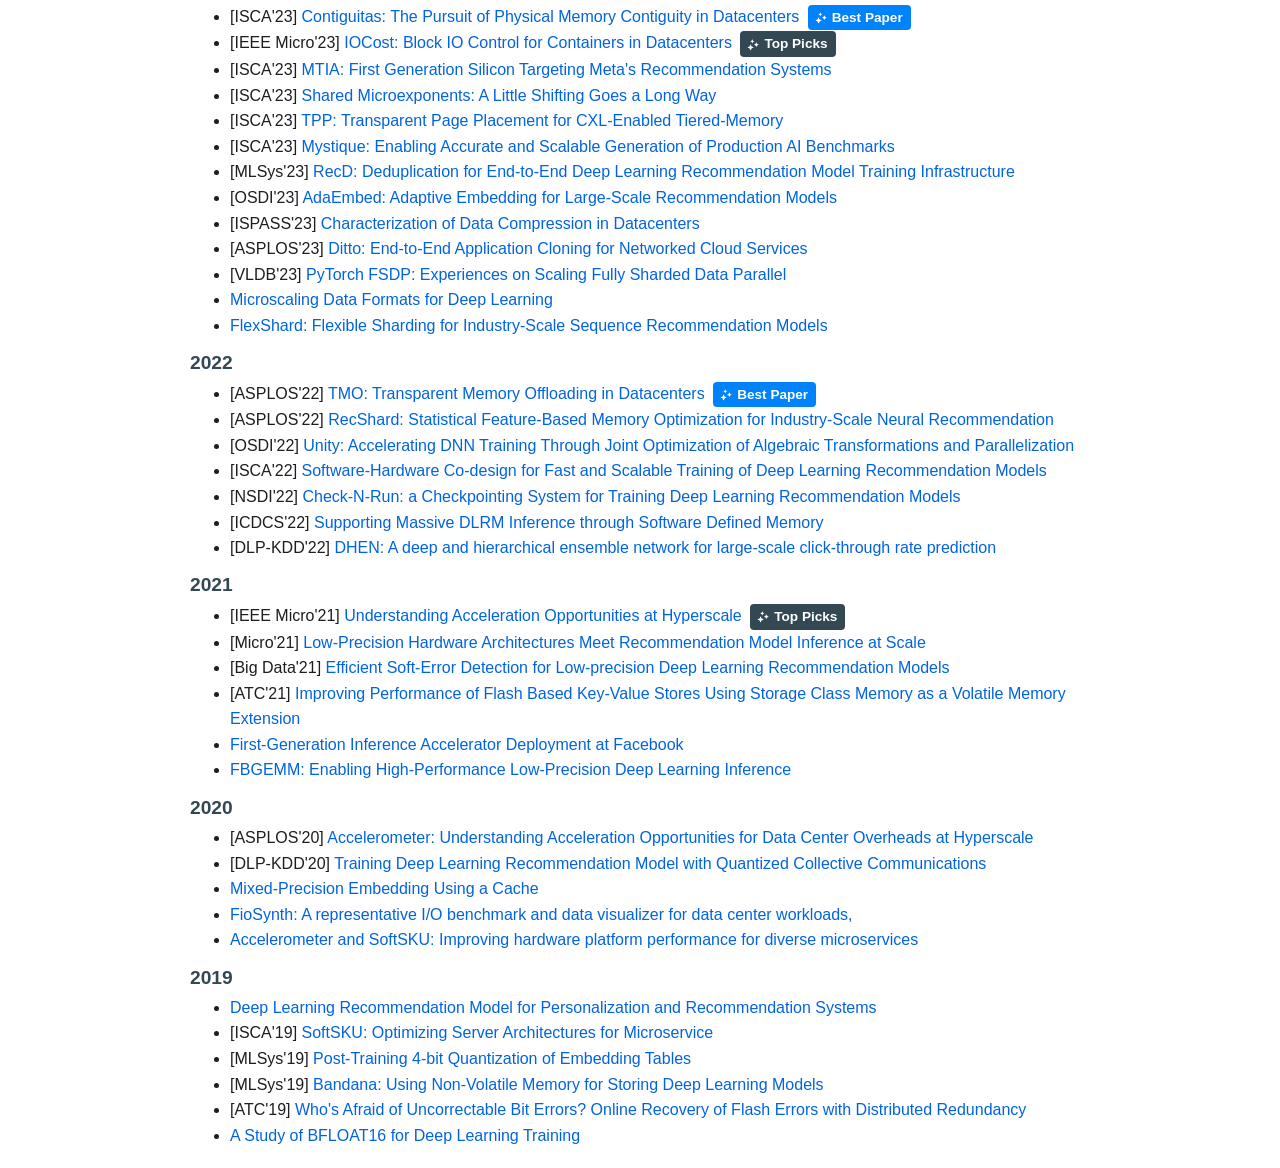
==== commit 8a9f9587: "moved publications into a separate publications.html so we can share across index.html and acf.html" ====
--- a/acf.html
+++ b/acf.html
@@ -80,201 +80,16 @@
 
 </div>
 
-<div id="publications">
-<p> <h2>Publications</h2>
-</div>
+<!-- moved publications into a separate publications.html so we can share across index.html and acf.html -->
+<div id="publications"></div>
 
-<h3 id="2026-papers">2026</h3>
-<ul>
-    <li>[OSDI'26] <a href="https://jovans2.github.io/files/Li_OSDI_2026.pdf">Hardware Lifecycle-Aware Power Planning in Commercial Hyperscale Datacenters</a></li>
-    <li>[OSDI'26] <a href="https://arxiv.org/pdf/2601.20595">Syncopate: Automatic Fine-Grained Compute-Communication Overlap via Chunk-Centric Scheduling</a></li>
-<li>[ISCA'26] <a href="papers/MTIA300_ISCA2026.pdf">MTIA-300: Meta's Training Chip with Embedded NIC Chiplets and Communication Offloading Engine</a></li>
-<li>[ISCA'26] <a href="https://jovans2.github.io/files/power_sloshing_isca_camera_ready.pdf">Power Sloshing in Compound Servers for Large-Scale AI Inference Workloads</a></li>
-<li> [ISCA'26] <a href="papers/isca26/vistara_camera_ready.pdf">Vistara: Making CXL Real--Full Path from ASIC Design and OS Support to Hyperscale Deployment</a></li>
-<li>[ISCA'26] <a href="https://arxiv.org/pdf/2605.10886">LoKA: Low-precision Kernel Applications for Recommendation Models At Scale</a></li>
-<li>[ASPLOS'26] <a href="https://dl.acm.org/doi/pdf/10.1145/3779212.3790241">Triton-Sanitizer: A Fast and Device-Agnostic Memory Sanitizer for Triton with Rich Diagnostic Context</a></li>
-<li>[ASPLOS'26] <a href="https://dl.acm.org/doi/pdf/10.1145/3779212.3790223">SNIP: An Adaptive Mixed Precision Framework for Subbyte Large Language Model Training</a></li>
-<li>[MICRO'26] <a href="https://aisystemcodesign.github.io/papers/MICRO26-AIPerf.pdf">AIPerf: Meta's Performance Modeling and HW/SW Co-design Framework for Data Centerâ€“Scale LLM Training</a></li>
-<li>[MICRO'26] <a href="https://arxiv.org/pdf/2610.22230">Architecting for Diversity: End-to-End Co-Design to Enable AI Training on AMD GPUs</a></li>
-<li>[MICRO'26] <a href="https://aisystemcodesign.github.io/papers/MICRO26-MTIA-Runtime.pdf">MTIA-RT: Enabling a Native PyTorch Experience on Custom AI ASICs</a></li>
-<li>[MICRO'26] <a href="https://jovans2.github.io/files/Power_Roofline_MICRO.pdf>Power Roofline</a></li>
-<li>[MICRO'26] <a href="https://jovans2.github.io/files/Fidelio_MICRO_CameraReady_Final.pdf">Fidelio: Agentic AI Framework for Synthesizing Microarchitecture-Faithful Datacenter Benchmarks</a></li>
-<li>[HPCA'26] <a href="https://ieeexplore.ieee.org/abstract/document/11408527">ReScue: Reliable and Secure CXL Memory</a></li>
-<li> [HPCA'26] <a href="https://ieeexplore.ieee.org/stamp/stamp.jsp?tp=&arnumber=11408542">RoMe: Row Granularity Access Memory System for Large Language Models</a></li>
-<li>[MLSys'26] <a href="https://openreview.net/pdf?id=gEbKQeIdxB">Optimizing Deployment Configurations for LLM Inference</a></li>
-<li>[MLSys'26] <a href="https://openreview.net/pdf?id=lELxqcgrsN">Demystifying the Mixture of Experts Serving Tax</a></li>
-<li>[MLSys'26] <a href="https://openreview.net/pdf?id=18jPgte2tM">Sparing Strategy to Minimize Reliability Impact on Large Scale Training Jobs</a></li>
-<li>[MLSys'26] <a href="https://openreview.net/pdf?id=O3Bx0nNGnW">Agentic Operator Generation for ML ASICs</a></li>
-<li> [S&P'26] <a href="https://arxiv.org/pdf/2511.06192">SoK: Systematizing a Decade of Architectural RowHammer Defenses Through the Lens of Streaming Algorithms</a></li>
-<li>[IEEE Micro Journal] <a href="https://ieeexplore.ieee.org/abstract/document/11410568">Demystifying the cost versus benefits of sparse LLM acceleration</a></li>
-<li>[IEEE Micro Journal] <a href="https://arxiv.org/pdf/2608.00325">Triton for MTIA: Bridging the Programming Model Gaps for Custom AI Accelerators</a></li>
-<li>[Transaction on Computer Systems (TOCS)] <a href="https://dl.acm.org/doi/10.1145/3785504">Detecting Tiny Performance Regressions at Hyperscale</a></li>
-<li>[Communications of the ACM (CACM) Research Highlights] <a href="https://cacm.acm.org/research-highlights/tmo-transparent-memory-offloading-in-datacenters/">TMO: Transparent Memory Offloading in Datacenters</a></li>
-</ul>
-
-<h3 id="2025-papers">2025</h3>
-<ul>
-    <li>[OSDI'25] <a href="https://www.usenix.org/system/files/osdi25-wang-zheng.pdf">WLB-LLM: Workload-Balanced 4D Parallelism for Large Language Model Training</a></li>
-    <li>[SOSP'25] <a href="https://dl.acm.org/doi/pdf/10.1145/3731569.3764798">Mercury: Unlocking Multi-GPU Operator Optimization for LLMs via Remote Memory Scheduling</a></li>
-    <li>[ISCA'25] <a href="papers/MTIA-ISCA25.pdf">Meta's Second Generation AI Chip: Model-Chip Co-Design and Productionization Experiences</a></li>
-    <li>[ISCA'25] <a href="papers/DCPerf-ISCA25.pdf">DCPerf: An Open-Source, Battle-Tested Performance Benchmark Suite for Datacenter Workloads</a></li>
-    <li>[ISCA'25] <a href="papers/Llama3-ISCA25.pdf">Scaling Llama 3 Training with Efficient Parallelism Strategies</a></li>
-    <li>[MICRO'25] <a href="https://dl.acm.org/doi/10.1145/3725843.3756102">Re-architecting End-host Networking with CXL: Coherence, Memory, and Offloading</a></li>
-    <li>[MICRO'25] <a href="https://dl.acm.org/doi/10.1145/3725843.3756088">Multi-Dimensional ML-Pipeline Optimization in Cost-Effective Disaggregated Datacenter</a></li>
-    <li>[MICRO'25] <a href="https://dl.acm.org/doi/10.1145/3725843.3756083">Chameleon: Adaptive Caching and Scheduling for Many-Adapter LLM Inference Environments</a></li>
-    <li>[HPCA'25] <a href="https://pasalabs.org/papers/2025/HPCA25_DLRM.pdf">Machine Learning-Guided Memory Optimization for DLRM Inference on Tiered Memory</a></li>
-    <li>[Communications of the ACM] <a href="https://tangchq74.github.io/Meta-infra.pdf">Meta's Hyperscale Infrastructure: Overview and Insights</a>
-        <li>[ARITH'25] <a href="papers/FP4.pdf">An Empirical Study of Microscaling Formats for Low-Precision LLM Training</a></li>
-    <li>[MLSys'25] <a href="https://arxiv.org/abs/2411.01783">Context Parallelism for Scalable Million-Token Inference</a></li>
-    <li>[MLSys'25] <a href="https://openreview.net/pdf?id=mwEOLauKI5">Lumos: Efficient Performance Modeling and Estimation for Large-scale LLM Training</a></li>
-</ul>
-
-<h3>2024</h3>
-<ul>
-    <li><a href="https://arxiv.org/pdf/2407.21783">The Llama 3 Herd of Models</a></li>
-
-    <li>[IEEE Micro'24] <a href="papers/End-to-End_Cloud_Application_Cloning_With_Ditto.pdf"> End-to-End Cloud Application Cloning With Ditto</a> <span class="top-picks">Top Picks</span></li>
-
-    <li>[IEEE Micro'24] <a href="https://tangchq74.github.io/Contiguitas-Top-Picks.pdf">Contiguitas: The Pursuit of Physical Memory Contiguity in Datacenters</a> <span class="top-picks">Top Picks</span></li>
-
-    <li>[SOSP'24] <a href="https://dl.acm.org/doi/pdf/10.1145/3694715.3695977">FBDetect: Catching Tiny Performance Regressions at Hyperscale through In-Production Monitoring</a> <span class="award">Best Paper</span></li>
-
-    <li>[OSDI'24] <a href="https://www.usenix.org/system/files/osdi24-chow.pdf">ServiceLab: Preventing Tiny Performance Regressions at Hyperscale through Pre-Production Testing</a> <span class="award">Best Paper</span></li>
-
-    <li>[OSDI'24] <a href="https://www.usenix.org/system/files/osdi24-choudhury.pdf"> MAST: Global Scheduling of ML Training across Geo-Distributed Datacenters at Hyperscale</a></li>
-
-    <li>[OSDI'24] <a href="https://www.usenix.org/system/files/osdi24-kumar.pdf">Optimizing Resource Allocation in Hyperscale Datacenters: Scalability, Usability, and Experiences</a>
-
-    <li>[SC'24] <a href="https://arxiv.org/pdf/2407.04272">Accelerating Communication in Deep Learning Recommendation Model Training with Dual-Level Adaptive Lossy Compression</a></li>
-
-    <li>[ASPLOS'24] <a href="https://dl.acm.org/doi/10.1145/3617232.3624853"> Expanding Datacenter Capacity with DVFS Boosting: A safe and scalable deployment experience</a></li>
-
-    <li>[ICML'24] <a href="https://arxiv.org/pdf/2403.02545">Wukong: Towards a Scaling Law for Large-Scale Recommendation</a></li>
-
-    <li>[MLSys'24] <a href="https://proceedings.mlsys.org/paper_files/paper/2024/file/78834433edc3291f4c6cbbd2759324db-Paper-Conference.pdf">Disaggregated Multi-Tower: Topology-aware Modeling Technique for Efficient Large Scale Recommendation</a></li>
-
-    <li>[WWW'24] <a href="https://dl.acm.org/doi/abs/10.1145/3589335.3648304">Rankitect: Ranking Architecture Search Battling World-class Engineers at Meta Scale</a></li>
-
-    <li>[NeurIPS'24] <a href="https://arxiv.org/pdf/2405.14377">CoMERA: Computing- and Memory-Efficient Training via Rank-Adaptive Tensor Optimization</a></li>
-
-    <li>[NeurIPS'24] <a href="https://arxiv.org/abs/2406.11775">Task Me Anything</a></li>
-
-    <li>[NSDI'24] <a href="https://www.usenix.org/system/files/nsdi24-matam.pdf"> QuickUpdate: A Real-Time Personalization System for Large-Scale Recommendation Model</a></li>
-
-    <li>[RecSys'24] <a href="https://dl.acm.org/doi/10.1145/3640457.3688037">Toward 100TB Recommendation Models With Embedding Offloading</a></li>
-
-    <li><a href="https://ai.meta.com/static-resource/movie-gen-research-paper"> Movie Gen: A Cast of Media Foundation Models</a></li>
-
-    <li><a href="https://engineering.fb.com/2024/08/05/data-center-engineering/dcperf-open-source-benchmark-suite-for-hyperscale-compute-applications/"> DCPerf: An open source benchmark suite for hyperscale compute applications </a></li>
-
-    <li><a href="https://www.linkedin.com/posts/hjmshi_announcing-the-results-of-the-inaugural-algoperf-activity-7224879495734870017-rVHn/">PyTorch Distributed Shampoo Winning the MLCommon Training Algorithms Competition</a></li>
-
-</ul>
-
-<h3>2023</h3>
-
-<ul>
-    <li><a href="https://ai.meta.com/research/publications/llama-2-open-foundation-and-fine-tuned-chat-models/">Llama 2: Open Foundation and Fine-Tuned Chat Models</a></li>
-
-    <li>[ISCA'23] <a href="https://dl.acm.org/doi/pdf/10.1145/3579371.3589079"> Contiguitas: The Pursuit of Physical Memory Contiguity in Datacenters</a> <span class="award">Best Paper</span></li>
-
-    <li>[IEEE Micro'23] <a href="https://tangchq74.github.io/IOCost_IEEE_TopPicks_23.pdf">IOCost: Block IO Control for Containers in Datacenters</a> <span class="top-picks">Top Picks</span></li>
-
-
-    <li>[ISCA'23] <a href="http://firoozshahian.com/publications/3579371.3589348.pdf">MTIA: First Generation Silicon Targeting Meta's Recommendation Systems</a></li>
-
-    <li>[ISCA'23] <a href="https://arxiv.org/abs/2302.08007">Shared Microexponents: A Little Shifting Goes a Long Way</a></li>
-
-    <li>[ISCA'23] <a href="https://arxiv.org/pdf/2206.02878">TPP: Transparent Page Placement for CXL-Enabled Tiered-Memory</a></li>
-
-    <li>[ISCA'23] <a href="https://dl.acm.org/doi/10.1145/3579371.3589072"> Mystique: Enabling Accurate and Scalable Generation of Production AI Benchmarks</a></li>
-
-    <li>[MLSys'23] <a href="https://arxiv.org/abs/2211.05239">RecD: Deduplication for End-to-End Deep Learning Recommendation Model Training Infrastructure</a></li>
-
-    <li>[OSDI'23] <a href="https://www.usenix.org/conference/osdi23/presentation/lai"> AdaEmbed: Adaptive Embedding for Large-Scale Recommendation Models</a></li>
-
-    <li>[ISPASS'23] <a href="https://ieeexplore.ieee.org/document/10158161"> Characterization of Data Compression in Datacenters</a></li>
-
-    <li>[ASPLOS'23] <a href="https://dl.acm.org/doi/10.1145/3575693.3575751"> Ditto: End-to-End Application Cloning for Networked Cloud Services</a> </li>
-
-    <li>[VLDB'23] <a href="https://arxiv.org/pdf/2304.11277">PyTorch FSDP: Experiences on Scaling Fully Sharded Data Parallel</a></li>
-
-    <li><a href="https://arxiv.org/pdf/2310.10537">Microscaling Data Formats for Deep Learning</a></li>
-
-    <li><a href="https://arxiv.org/abs/2301.02959">FlexShard: Flexible Sharding for Industry-Scale Sequence Recommendation Models</a></li>
-</ul>
-
-<h3>2022</h3>
-<ul>
-    <li>[ASPLOS'22] <a href="https://tangchq74.github.io/TMO-ASPLOS22.pdf"> TMO: Transparent Memory Offloading in Datacenters</a> <span class="award">Best Paper</span></li>
-
-    <li>[ASPLOS'22] <a href="https://arxiv.org/abs/2201.10095">RecShard: Statistical Feature-Based Memory Optimization for Industry-Scale Neural Recommendation</a></li>
-
-    <li>[OSDI'22] <a href="https://www.usenix.org/system/files/osdi22-unger.pdf">Unity: Accelerating DNN Training Through Joint Optimization of Algebraic Transformations and Parallelization</a></li>
-
-    <li>[ISCA'22] <a href="https://arxiv.org/pdf/2104.05158">Software-Hardware Co-design for Fast and Scalable Training of Deep Learning Recommendation Models</a></li>
-
-    <li>[NSDI'22] <a href="https://www.usenix.org/system/files/nsdi22-paper-eisenman.pdf"> Check-N-Run: a Checkpointing System for Training Deep Learning Recommendation Models</a></li>
-
-    <li>[ICDCS'22] <a href="https://ieeexplore.ieee.org/abstract/document/9912130"> Supporting Massive DLRM Inference through Software Defined Memory</a></li>
-
-    <li>[DLP-KDD'22] <a href="https://arxiv.org/pdf/2203.11014">DHEN: A deep and hierarchical ensemble network for large-scale click-through rate prediction</a></li>
-
-
-</ul>
-
-<h3>2021</h3>
-<ul>
-
-    <li>[IEEE Micro'21] <a href="https://ieeexplore.ieee.org/stamp/stamp.jsp?tp=&amp;arnumber=9390361"> Understanding Acceleration Opportunities at Hyperscale</a> <span class="top-picks">Top Picks</span></li>
-
-    <li>[Micro'21] <a href="https://ieeexplore.ieee.org/abstract/document/9435938">
-Low-Precision Hardware Architectures Meet Recommendation
-Model Inference at Scale</a></li>
-
-    <li>[Big Data'21] <a href="https://arxiv.org/abs/2103.00130">Efficient
-Soft-Error Detection for Low-precision Deep Learning Recommendation Models</a></li>
-
-    <li>[ATC'21] <a href="https://www.usenix.org/conference/atc21/presentation/kassa">
-Improving Performance of Flash Based Key-Value Stores
-Using Storage Class Memory as a Volatile Memory Extension</a></li>
-
-    <li><a href="https://arxiv.org/pdf/2107.04140.pdf">First-Generation Inference Accelerator Deployment at Facebook</a></li>
-
-    <li><a href="https://arxiv.org/pdf/2101.05615">FBGEMM: Enabling High-Performance Low-Precision Deep Learning Inference</a></li>
-
-
-</ul>
-
-<h3>2020</h3>
-<ul>
-    <li>[ASPLOS'20] <a href="https://research.fb.com/publications/accelerometer-understanding-acceleration-opportunities-for-data-center-overheads-at-hyperscale/"> Accelerometer: Understanding Acceleration Opportunities for Data Center Overheads at Hyperscale</a></li>
-
-    <li>[DLP-KDD'20] <a href="https://research.fb.com/wp-content/uploads/2020/08/Training-Deep-Learning-Recommendation-Model-with-Quantized-Collective-Communications-v2.pdf">Training Deep Learning Recommendation Model with Quantized Collective Communications</a></li>
-
-    <li><a href="https://arxiv.org/abs/2010.11305">Mixed-Precision Embedding Using a Cache</a></li>
-
-    <li><a href="https://engineering.fb.com/2020/11/18/open-source/fiosynth/">FioSynth: A representative I/O benchmark and data visualizer for data center workloads,</a></li>
-
-    <li><a href="https://engineering.fb.com/2020/05/11/data-center-engineering/accelerometer-and-softsku/"> Accelerometer and SoftSKU: Improving hardware platform
-performance for diverse microservices</a></li>
-
-</ul>
-
-<h3>2019</h3>
-<ul>
-    <li><a href="https://arxiv.org/pdf/1906.00091">Deep Learning Recommendation Model for Personalization and Recommendation Systems</a></li>
-    <li>[ISCA'19] <a href="https://research.fb.com/wp-content/uploads/2019/05/SoftSKU-Optimizing-Server-Architectures-for-Microservice-Diversity-@Scale.pdf">SoftSKU: Optimizing Server Architectures for Microservice</a></li>
-
-    <li>[MLSys'19] <a href="https://arxiv.org/abs/1911.02079">Post-Training 4-bit Quantization of Embedding Tables</a></li>
-
-    <li>[MLSys'19] <a href="https://proceedings.mlsys.org/paper_files/paper/2019/file/d59a1dc497cf2773637256f50f492723-Paper.pdf"> Bandana: Using Non-Volatile Memory for Storing Deep Learning Models</a></li>
-
-    <li>[ATC'19] <a href="https://research.fb.com/publications/whos-afraid-of-uncorrectable-bit-errors-online-recovery-of-flash-errors-with-distributed-redundancy/"> Who's Afraid of Uncorrectable Bit Errors? Online Recovery of Flash Errors with Distributed Redundancy</a></li>
-
-    <li><a href="https://arxiv.org/abs/1905.12322">A Study of BFLOAT16 for Deep Learning Training</a></li>
-
-</ul>
+<script>
+  fetch('publications.html')
+    .then(response => response.text())
+    .then(html => {
+      document.getElementById('publications').innerHTML = html;
+    });
+</script>
 
 </body>
 
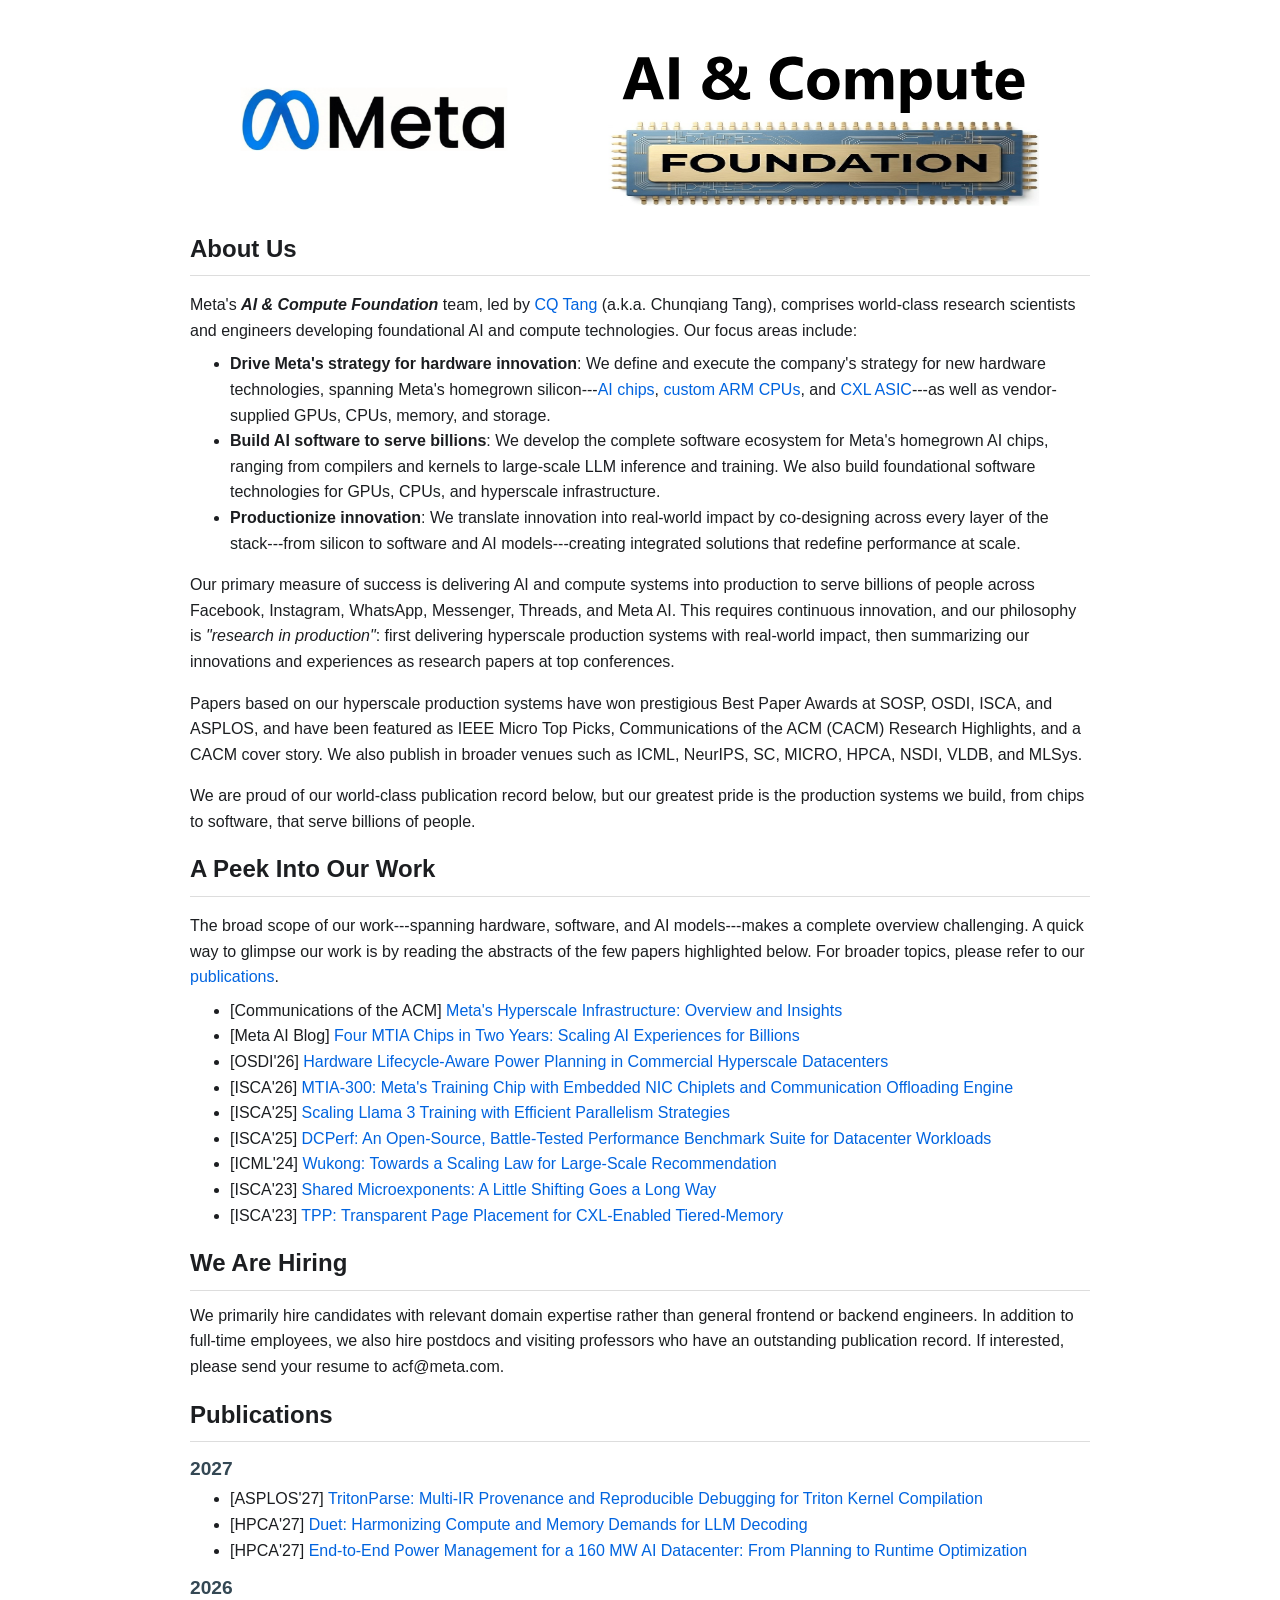
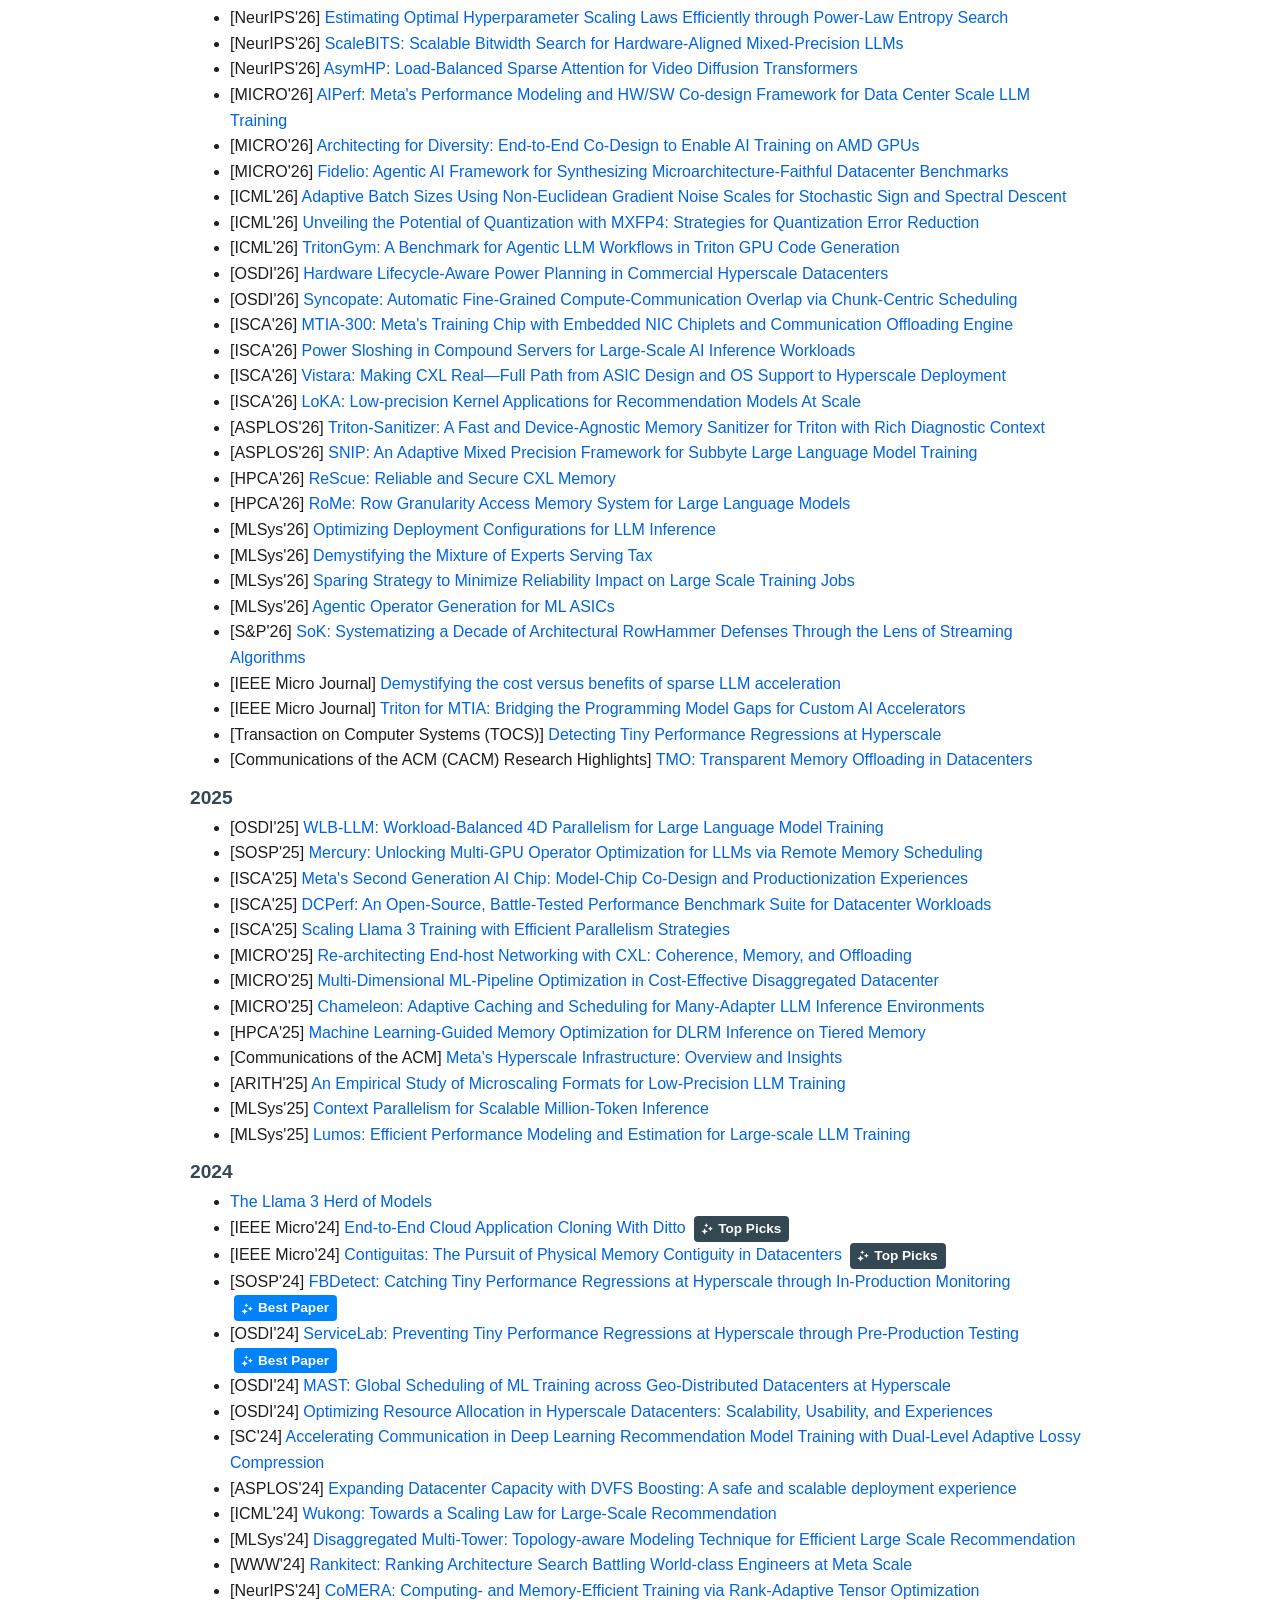
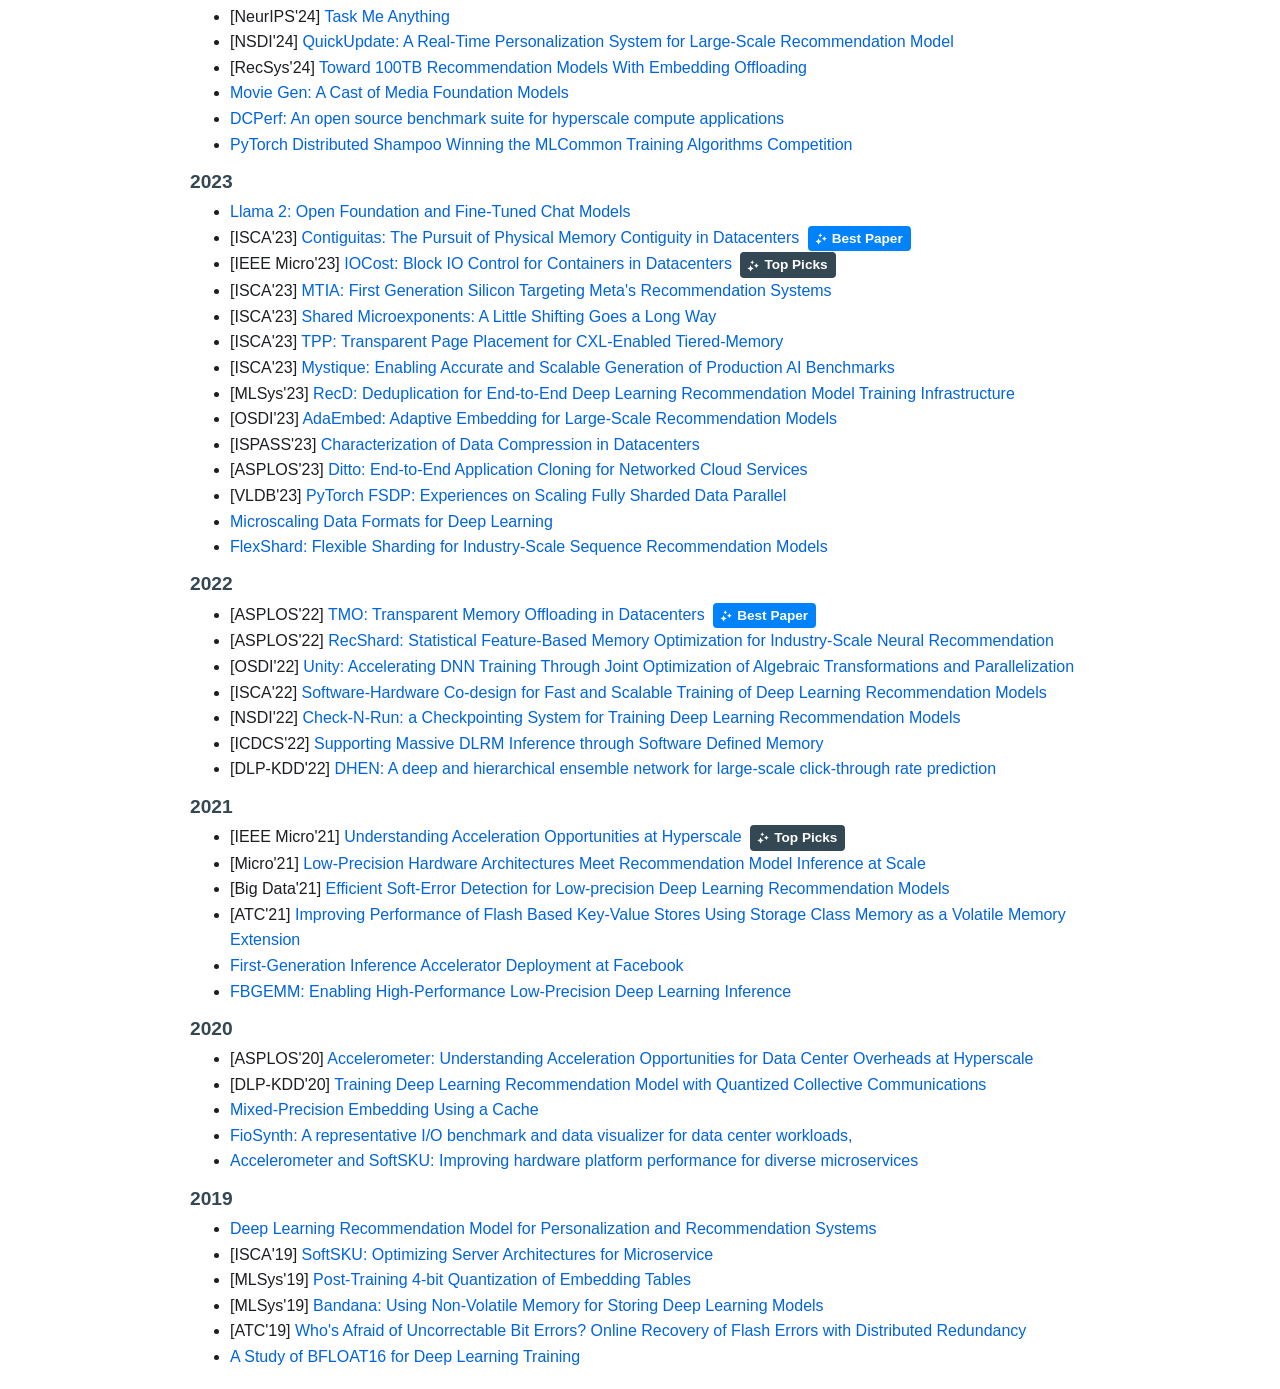
==== commit 6f77ade7: "Added neurips, hpca, asplos also a missing icml paper | updated postdoc hiring blurb" ====
--- a/acf.html
+++ b/acf.html
@@ -81,6 +81,8 @@
 </div>
 
 <!-- moved publications into a separate publications.html so we can share across index.html and acf.html -->
+<!-- use this command to test locally (since otherwise javascript wont be able to load the publications.html file) -->
+<!-- % python3 -m http.server 8000 --bind localhost -->
 <div id="publications"></div>
 
 <script>
